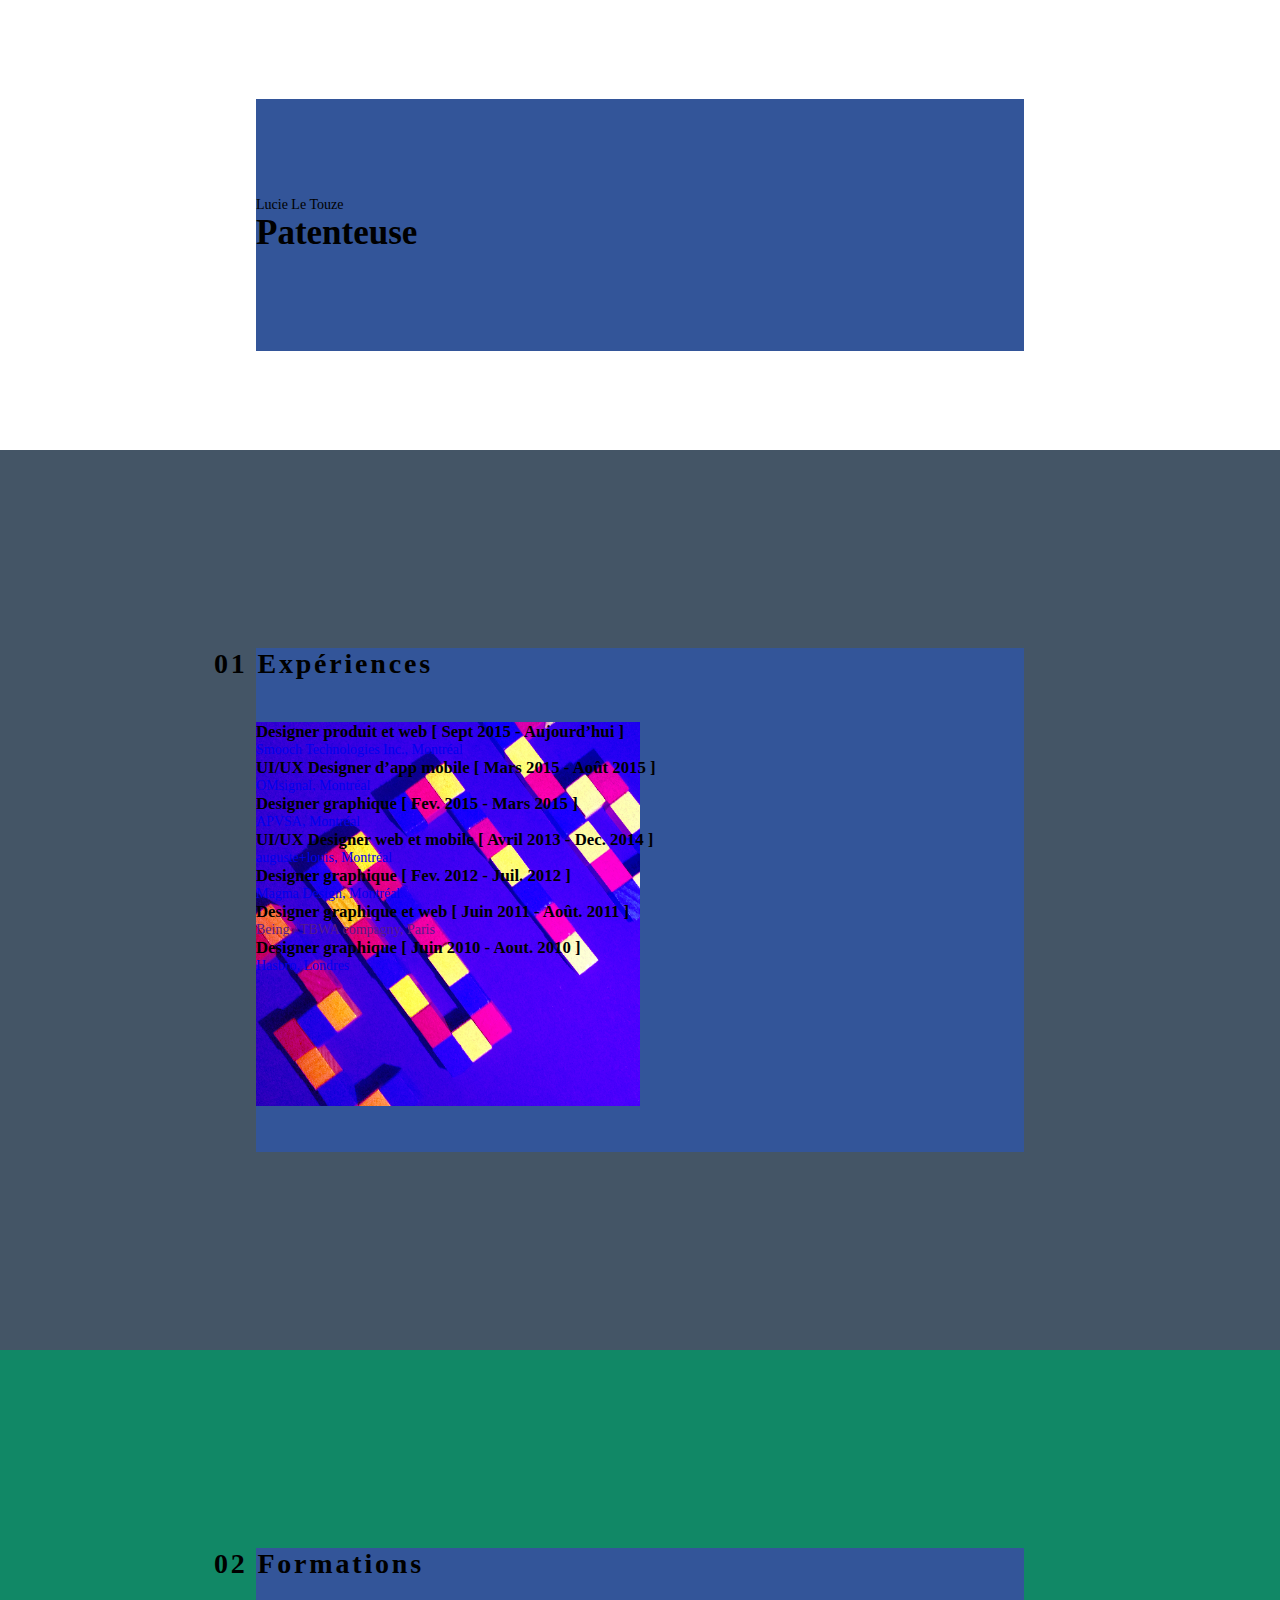
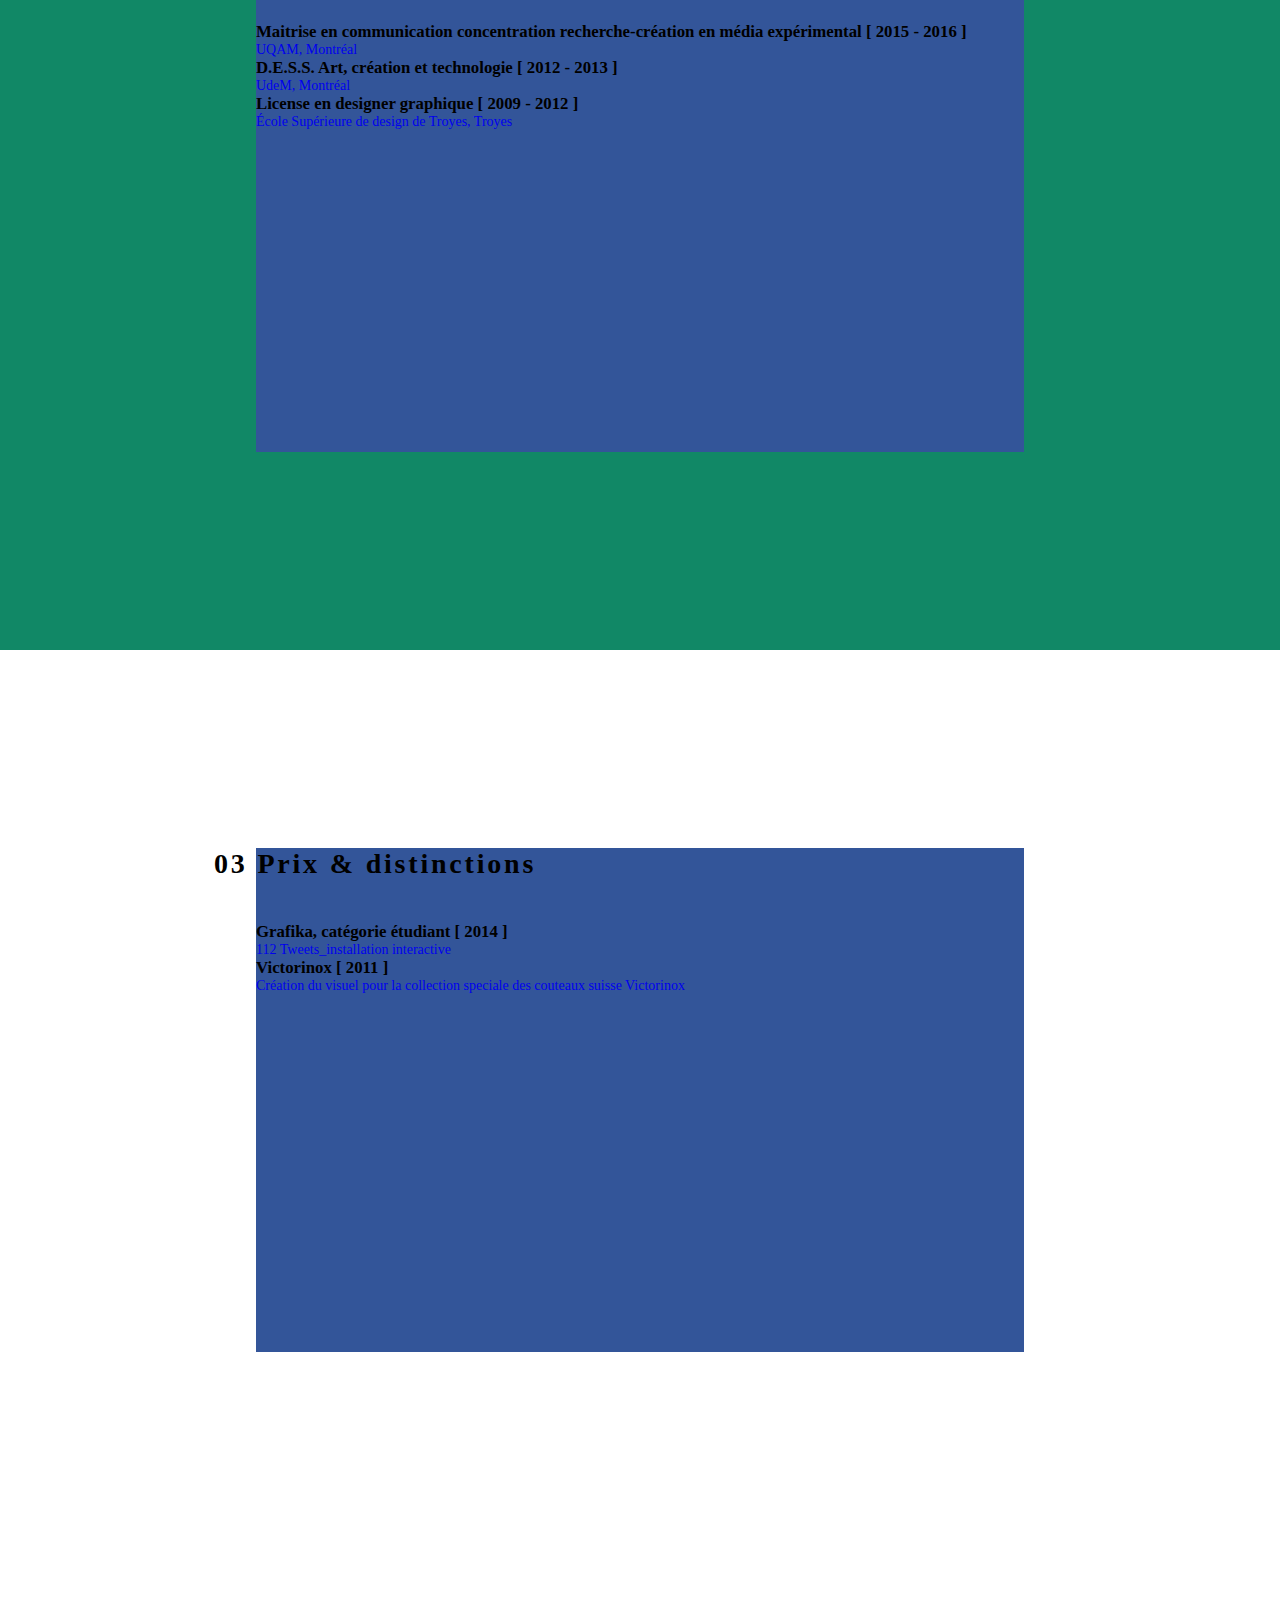
==== public/about.html @ 813dcf2e "things coming slowly" ====
<!DOCTYPE html>
<!--


////
////
////
////
////  ////////////
////  ///////////
////        ////
////      ////
////     ////
////   ////   ////
 ////////   //////

 // Allo,
// Bienvenue dans mon code,
 // Soyez indulgent ;)


-->

<html>
    <head>
        <!-- META STUFF-->
        <meta charset="utf-8" />
        <title>À propos de Lucie Le Touze</title>
        <meta name="description" content="Lucie Le Touze's resume. Or the place where I describe my life on the internet">
        <meta name="keywords" content="design, web, graphiste, interactif, portfolio, webdesign, designer, graphique" />
        <meta name="author" content="Lucie Le Touze" />
        <!--meta name="viewport" content="width=device-width, initial-scale=1.0"-->
        <meta name="viewport" content="initial-scale=1.0, maximum-scale=1.0, minimum-scale=1.0, user-scalable=no, width=device-width">
        <!-- LINKS -->
        <link rel="icon" type="image/png" href="img/favicon.png" />
        <link rel="shortcut icon" type="image/x-icon" href="img/favicon.ico" />
        <link type="text/css" rel="stylesheet" href="css/style.css">
        <link type="text/css" rel="stylesheet" href="css/font.css">
        <link href="https://fonts.googleapis.com/css?family=Cairo:200,300,400,600,700,900|Rakkas" rel="stylesheet">
        <!-- SCRIPTS -->

    </head>
    <body>
        <div class="content">
            <header>
            </header>
            <section id="about-intro" class="intro">
                <div class="large-column">
                    <div id="intro-titre">
                        <p>Lucie Le Touze</p>
                        <h1>Patenteuse</h1>
                    </div>
                </div>
            </section>
            <section id="experiences">
                <div class="large-column">
                    <h2 class=" "> <span class="bracket"> 01 </span> Expériences </h2>
                    <div class="item-img">
                        <img src="img/img_test.png" alt="get the right name">
                    </div>
                    <div class="items">
                        <div class="about-item">
                            <h3>Designer produit et web [ <span class="about-date"> Sept 2015 - Aujourd’hui </span> ] </h3>
                            <p><a href="https://smooch.io/">Smooch Technologies Inc., Montréal</a><p>
                        </div>
                        <div class="about-item">
                            <h3>UI/UX Designer d’app mobile [ <span class="about-date"> Mars 2015 - Août 2015 </span> ] </h3>
                            <p><a href="https://fr.omsignal.com/">OMsignal, Montréal</a><p>
                        </div>
                        <div class="about-item">
                            <h3>Designer graphique [ <span class="about-date"> Fev. 2015 - Mars 2015 </span> ] </h3>
                            <p><a href="https://apvsa.ca/">APVSA, Montréal</a><p>
                        </div>
                        <div class="about-item">
                            <h3>UI/UX Designer web et mobile [ <span class="about-date"> Avril 2013 - Dec. 2014 </span> ] </h3>
                            <p><a href="http://www.augustelouis.com/">auguste+louis, Montréal</a><p>
                        </div>
                        <div class="about-item">
                            <h3>Designer graphique [ <span class="about-date"> Fev. 2012 - Juil. 2012 </span> ] </h3>
                            <p><a href="http://magmadesign.ca/#section-1">Magma Design, Montréal</a><p>
                        </div>
                        <div class="about-item">
                            <h3>Designer graphique et web [ <span class="about-date"> Juin 2011 - Août. 2011 </span> ]  </h3>
                            <p><a href="">Being / TBWA compagny, Paris</a><p>
                        </div>
                        <div class="about-item">
                            <h3>Designer graphique [ <span class="about-date"> Juin 2010 - Aout. 2010 </span> ] </h3>
                            <p><a href="https://www.hasbro.com/en-gb/">Hasbro, Londres</a><p>
                        </div>
                    </div>
                </div>
            </section>
            <section id="expertises">
                <div class="large-column">
                    <h2> <span class="bracket"> 02 </span> Formations </h2>
                    <div class="about-item">
                        <h3>Maitrise en communication concentration recherche-création en média expérimental [ <span class="about-date"> 2015 - 2016 </span> ] </h3>
                        <p><a href="https://etudier.uqam.ca/programme?code=3479">UQAM, Montréal</a><p>
                    </div>
                    <div class="about-item">
                        <h3>D.E.S.S. Art, création et technologie [ <span class="about-date"> 2012 - 2013 </span> ] </h3>
                        <p><a href="https://admission.umontreal.ca/programmes/dess-en-arts-creation-et-technologies/">UdeM, Montréal</a><p>
                    </div>
                    <div class="about-item">
                        <h3>License en designer graphique [ <span class="about-date"> 2009 - 2012 </span> ] </h3>
                        <p><a href="http://www.ecolededesign.fr/">École Supérieure de design de Troyes, Troyes</a><p>
                    </div>
                </div>
            </section>
            <section id="distinctions">
                <div class="large-column">
                    <h2> <span class="bracket"> 03 </span> Prix & distinctions </h2>
                    <div class="about-item">
                        <h3>Grafika, catégorie étudiant [ <span class="about-date"> 2014 </span> ] </h3>
                        <p><a href="https://etudier.uqam.ca/programme?code=3479">112 Tweets_installation interactive</a><p>
                    </div>
                    <div class="about-item">
                        <h3>Victorinox [ <span class="about-date"> 2011 </span> ] </h3>
                        <p><a href="https://admission.umontreal.ca/programmes/dess-en-arts-creation-et-technologies/">Création du visuel pour la collection speciale des couteaux suisse Victorinox</a><p>
                    </div>
                </div>
            </section>
            <section id="clients">
            </section>
        </div>
    </body>
</html>
---- public/css/style.css ----
* {
    margin: 0;
    padding: 0;
    border: 0;
    box-sizing: border-box;
}
boby, html {
    height: 100%;
    font-size: 14px;
}
/*
body {
    font-family: 'Cairo', sans-serif;
    box-sizing: border-box;
    font-size: 14px;
    background-color: #fefefe;
    position: absolute;
    top: 0;
    bottom: 0;
    right: 0;
    left: 0;
}*/
h1 {
    font-weight: 600;
    /*letter-spacing: 0.1em;*/
    font-size: 2.5em;
}
h2 {
    font-weight: 700;
    letter-spacing: 0.1em;
    font-size: 2em;
    /*text-transform: uppercase;*/
    margin-bottom: 1.5em;
    margin-left: -1.5em;
}
h3 {
    font-size: 1.2em;
}
a:link {
    text-decoration: none;
}
a:visited {
    text-decoration: none;
}
a:hover {

}
a:active {
    text-decoration: underline;
}
img {
    width: 100%;
    height: auto;
}
.content {
    position: relative;
    width: 100%;
    height: 100vh;
}
header {

}
section {
    position: relative;
    top: 0px;
    left: 0px;
    width: 100%;
    height: 100%;
    text-align: center;
}
#about-intro  { height: 50%; }
#experiences  { background-color: #445566; }
#expertises   { background-color: #118866; }

.large-column {
    position: relative;
    width: 60%;
    height: 56%;
    margin: auto;
    text-align: left;
    top: 50%;
    transform: translateY(-50%);
    background-color: #335599;
}
#intro-titre {
    position: relative;
    top: 50%;
    transform: translateY(-50%);
}
.item-img {
    width: 50%;
    position: absolute;
}
.items {
    position: absolute;
}
---- public/css/font.css ----
@font-face {
    font-family: 'Noe Display Regular';
    src: url('/Users/lucieletouze/Projets/Lucie/portfolio/2018/02_production/lucieletouze.com/public/font/Noe-Display-Regular.eot');
    src: url('/Users/lucieletouze/Projets/Lucie/portfolio/2018/02_production/lucieletouze.com/public/font/Noe-Display-Regular.woff') format('woff');
    font-weight: 400;
    font-style: normal;
}

@font-face {
    font-family: 'Noe Display Regular Italic';
    src: url('/Users/lucieletouze/Projets/Lucie/portfolio/2018/02_production/lucieletouze.com/public/font/Noe-Display-Regular-Italic.eot');
    src: url('/Users/lucieletouze/Projets/Lucie/portfolio/2018/02_production/lucieletouze.com/public/font/Noe-Display-Regular-Italic.woff') format('woff');
    font-weight: 400;
    font-style: italic;
}

@font-face {
    font-family: 'Noe Display Medium';
    src: url('/Users/lucieletouze/Projets/Lucie/portfolio/2018/02_production/lucieletouze.com/public/font/Noe-Display-Medium.eot');
    src: url('/Users/lucieletouze/Projets/Lucie/portfolio/2018/02_production/lucieletouze.com/public/font/Noe-Display-Medium.woff') format('woff');
    font-weight: 600;
    font-style: normal;
}

@font-face {
    font-family: 'Noe Display Medium Italic';
    src: url('/Users/lucieletouze/Projets/Lucie/portfolio/2018/02_production/lucieletouze.com/public/font/Noe-Display-Medium-Italic.eot');
    src: url('/Users/lucieletouze/Projets/Lucie/portfolio/2018/02_production/lucieletouze.com/public/font/Noe-Display-Medium-Italic.woff') format('woff');
    font-weight: 600;
    font-style: italic;
}

@font-face {
    font-family: 'Noe Display Bold';
    src: url('/Users/lucieletouze/Projets/Lucie/portfolio/2018/02_production/lucieletouze.com/public/font/Noe-Display-Bold.eot');
    src: url('/Users/lucieletouze/Projets/Lucie/portfolio/2018/02_production/lucieletouze.com/public/font/Noe-Display-Bold.woff') format('woff');
    font-weight: 800;
    font-style: normal;
}

@font-face {
    font-family: 'Noe Display Bold Italic';
    src: url('/Users/lucieletouze/Projets/Lucie/portfolio/2018/02_production/lucieletouze.com/public/font/Noe-Display-Bold-Italic.eot');
    src: url('/Users/lucieletouze/Projets/Lucie/portfolio/2018/02_production/lucieletouze.com/public/font/Noe-Display-Bold-Italic.woff') format('woff');
    font-weight: 800;
    font-style: italic;
}

@font-face {
    font-family: 'Noe Display Black';
    src: url('/Users/lucieletouze/Projets/Lucie/portfolio/2018/02_production/lucieletouze.com/public/font/Noe-Display-Black.eot');
    src: url('/Users/lucieletouze/Projets/Lucie/portfolio/2018/02_production/lucieletouze.com/public/font/Noe-Display-Black.woff') format('woff');
    font-weight: 900;
    font-style: normal;
}

@font-face {
    font-family: 'Noe Display Black Italic';
    src: url('/Users/lucieletouze/Projets/Lucie/portfolio/2018/02_production/lucieletouze.com/public/font/Noe-Display-Black-Italic.eot');
    src: url('/Users/lucieletouze/Projets/Lucie/portfolio/2018/02_production/lucieletouze.com/public/font/Noe-Display-Black-Italic.woff') format('woff');
    font-weight: 900;
    font-style: italic;
}
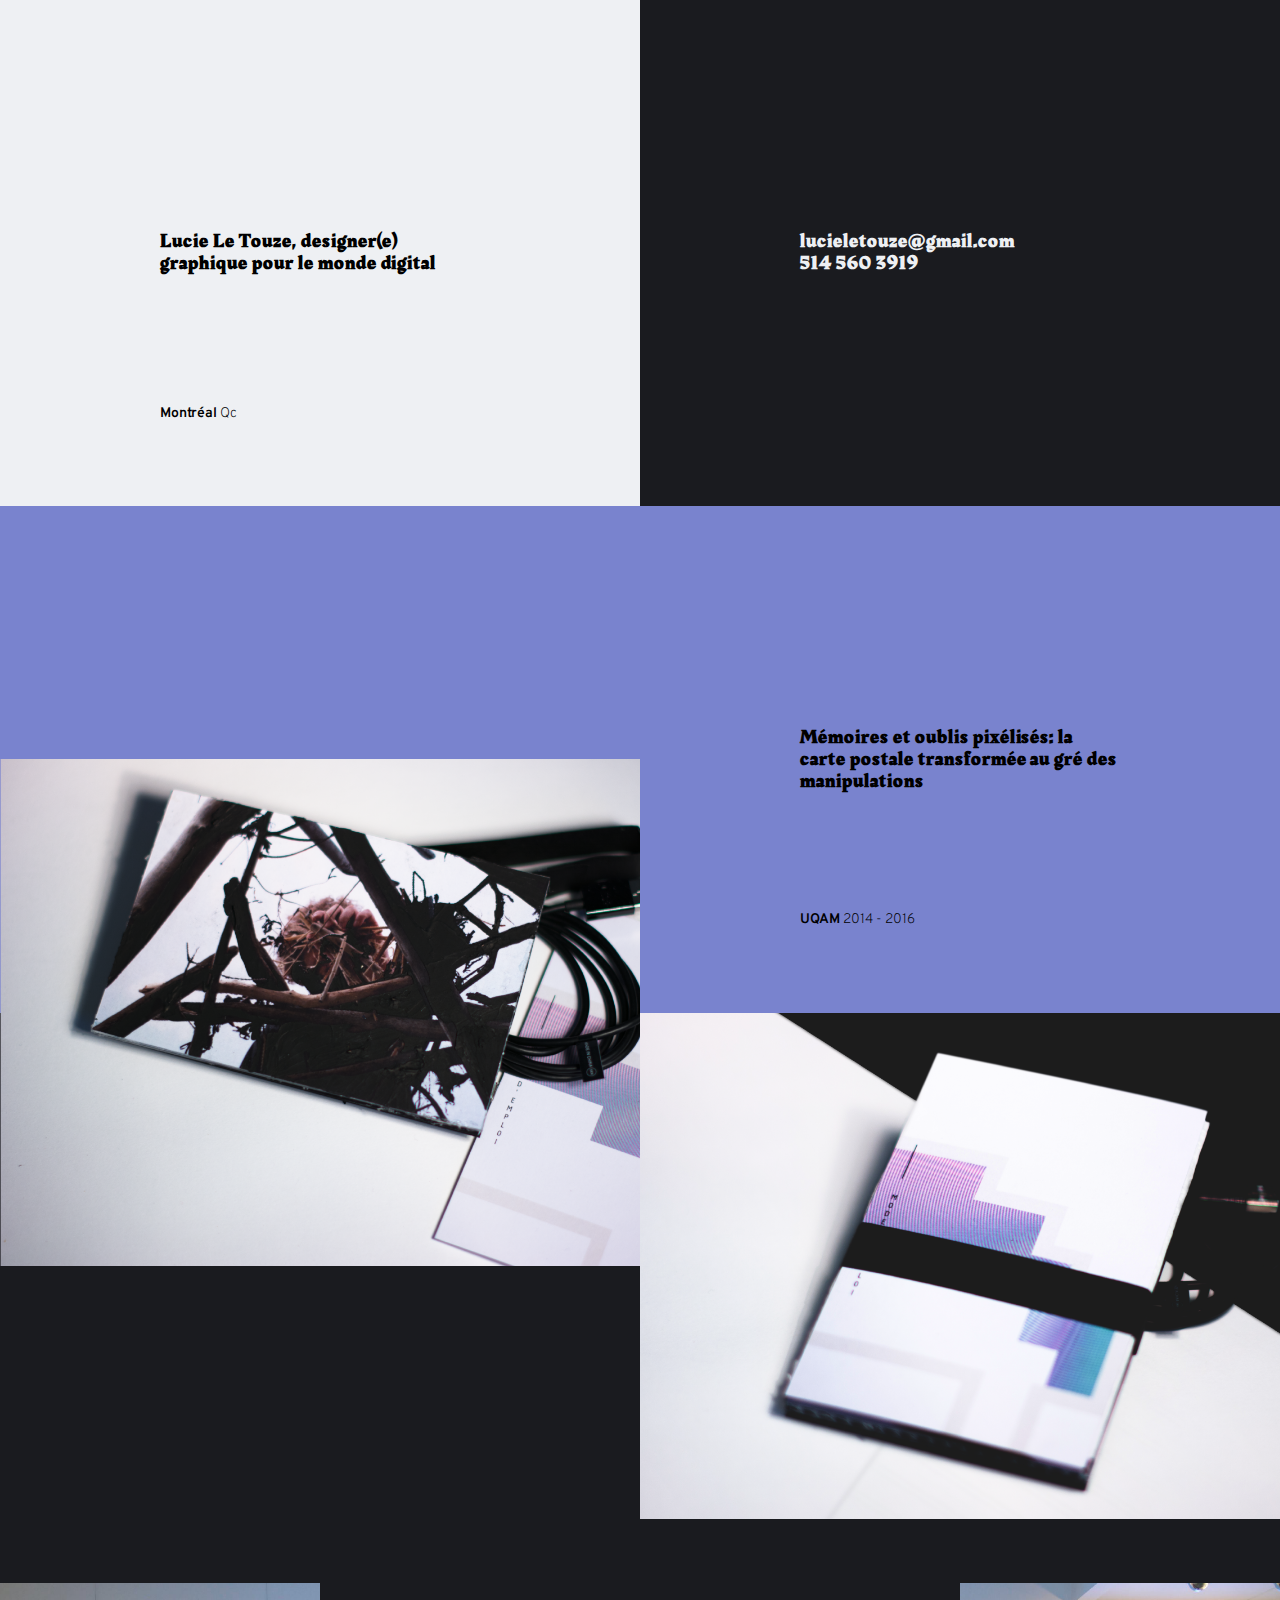
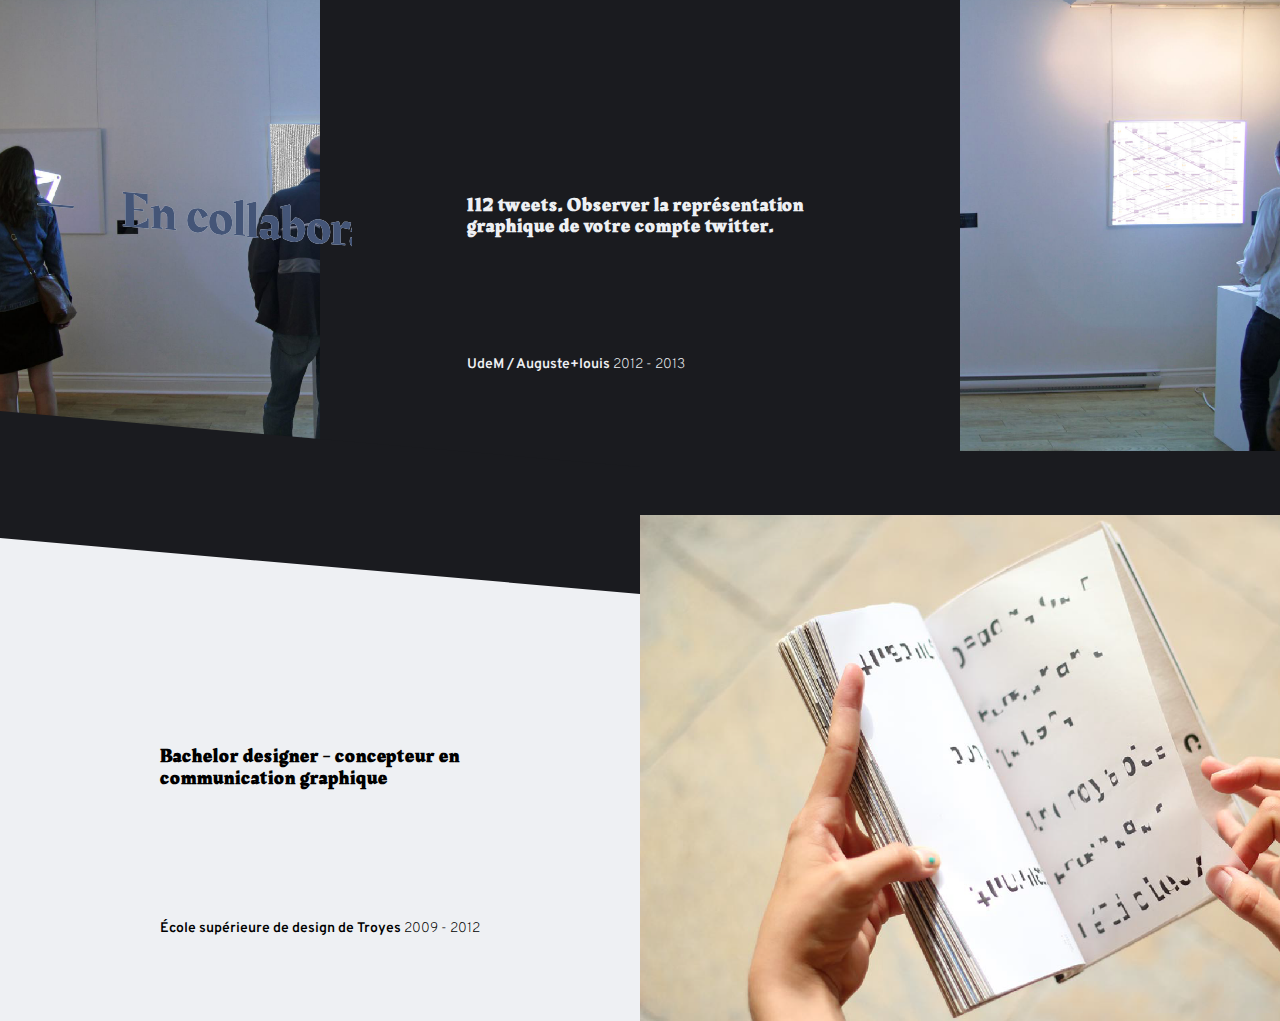
==== commit 4f0ac2b5: "second version of about page wip" ====
--- a/public/about.html
+++ b/public/about.html
@@ -36,7 +36,7 @@
         <link rel="shortcut icon" type="image/x-icon" href="img/favicon.ico" />
         <link type="text/css" rel="stylesheet" href="css/style.css">
         <link type="text/css" rel="stylesheet" href="css/font.css">
-        <link href="https://fonts.googleapis.com/css?family=Cairo:200,300,400,600,700,900|Rakkas" rel="stylesheet">
+        <link href="https://fonts.googleapis.com/css?family=Overpass:100,100i,200,200i,300,300i,400,400i,600,600i,700,700i,800,800i,900,900i|Rakkas" rel="stylesheet">
         <!-- SCRIPTS -->
 
     </head>
@@ -44,84 +44,111 @@
         <div class="content">
             <header>
             </header>
-            <section id="about-intro" class="intro">
-                <div class="large-column">
-                    <div id="intro-titre">
-                        <p>Lucie Le Touze</p>
-                        <h1>Patenteuse</h1>
+            <section id="" class="film_ratio flex_row">
+                <div class="column bckg-grey">
+                    <div class="sub_column center_height">
+                        <h2>Lucie Le Touze, designer(e) graphique pour le monde digital</h2>
+                    </div>
+                    <div class="sub_column bottom_align">
+                        <p><span class="bold">Montréal</span> Qc</p>
+                    </div>
+                </div>
+                <div class="column bckg-black">
+                    <div class="sub_column center_height">
+                        <h2>lucieletouze@gmail.com</br>514 560 3919</h2>
+                    </div>
+                    <div class="sub_column bottom_align">
+                        <div class="icon social behance"></div>
+                        <div class="icon social tumblr"></div>
+                        <div class="icon social dribbble"></div>
+                        <div class="icon social instagram"></div>
                     </div>
                 </div>
             </section>
-            <section id="experiences">
-                <div class="large-column">
-                    <h2 class=" "> <span class="bracket"> 01 </span> Expériences </h2>
-                    <div class="item-img">
-                        <img src="img/img_test.png" alt="get the right name">
+            <section id="" class="film_ratio flex_row">
+                <div class="column bckg-violet image_flex">
+                    <div class="image_container decalage">
+                        <img src="img/memoire_00.png" alt="">
                     </div>
-                    <div class="items">
-                        <div class="about-item">
-                            <h3>Designer produit et web [ <span class="about-date"> Sept 2015 - Aujourd’hui </span> ] </h3>
-                            <p><a href="https://smooch.io/">Smooch Technologies Inc., Montréal</a><p>
+                </div>
+                <div class="column bckg-violet">
+                    <div class="sub_column center_height">
+                        <h2>Mémoires et oublis pixélisés: la carte postale transformée au gré des manipulations</h2>
+                    </div>
+                    <div class="sub_column bottom_align">
+                        <p><span class="bold">UQAM</span> 2014 - 2016</p>
+                    </div>
+                </div>
+            </section>
+            <section id="" class="film_ratio flex_row">
+                <div class="column bckg-black">
+
+                </div>
+                <div class="column bckg-black image_flex">
+                    <div class="image_container">
+                        <img src="img/memoire_01.png" alt="">
+                    </div>
+                </div>
+            </section>
+            <section id="" class="film_ratio_padding bckg-black">
+                <div class="flex_row" style="height:100%;">
+                    <div class="column bckg-black side_column">
+                        <div class="image_container">
+                            <img src="img/expo_00.png" alt="">
                         </div>
-                        <div class="about-item">
-                            <h3>UI/UX Designer d’app mobile [ <span class="about-date"> Mars 2015 - Août 2015 </span> ] </h3>
-                            <p><a href="https://fr.omsignal.com/">OMsignal, Montréal</a><p>
+                    </div>
+                    <div class="column bckg-black middle_column">
+                        <div class="foreground bckg-black">
+                            <div class="sub_column center_height">
+                                <h2>112 tweets. Observer la représentation graphique de votre compte twitter.</h2>
+                            </div>
+                            <div class="sub_column bottom_align">
+                                <p><span class="bold">UdeM / Auguste+louis</span> 2012 - 2013</p>
+                            </div>
                         </div>
-                        <div class="about-item">
-                            <h3>Designer graphique [ <span class="about-date"> Fev. 2015 - Mars 2015 </span> ] </h3>
-                            <p><a href="https://apvsa.ca/">APVSA, Montréal</a><p>
-                        </div>
-                        <div class="about-item">
-                            <h3>UI/UX Designer web et mobile [ <span class="about-date"> Avril 2013 - Dec. 2014 </span> ] </h3>
-                            <p><a href="http://www.augustelouis.com/">auguste+louis, Montréal</a><p>
-                        </div>
-                        <div class="about-item">
-                            <h3>Designer graphique [ <span class="about-date"> Fev. 2012 - Juil. 2012 </span> ] </h3>
-                            <p><a href="http://magmadesign.ca/#section-1">Magma Design, Montréal</a><p>
-                        </div>
-                        <div class="about-item">
-                            <h3>Designer graphique et web [ <span class="about-date"> Juin 2011 - Août. 2011 </span> ]  </h3>
-                            <p><a href="">Being / TBWA compagny, Paris</a><p>
-                        </div>
-                        <div class="about-item">
-                            <h3>Designer graphique [ <span class="about-date"> Juin 2010 - Aout. 2010 </span> ] </h3>
-                            <p><a href="https://www.hasbro.com/en-gb/">Hasbro, Londres</a><p>
+                    </div>
+                    <div class="column bckg-black side_column">
+                        <div class="image_container">
+                                <img class="right_align" src="img/expo_00.png" alt="">
                         </div>
                     </div>
                 </div>
-            </section>
-            <section id="expertises">
-                <div class="large-column">
-                    <h2> <span class="bracket"> 02 </span> Formations </h2>
-                    <div class="about-item">
-                        <h3>Maitrise en communication concentration recherche-création en média expérimental [ <span class="about-date"> 2015 - 2016 </span> ] </h3>
-                        <p><a href="https://etudier.uqam.ca/programme?code=3479">UQAM, Montréal</a><p>
+                <div class="about-slidetext-container text_angle">
+                    <div class="about-slidetext grey">
+                        <span class="about-slidetext-titre">&nbsp;&nbsp;&nbsp;&nbsp;—&nbsp;&nbsp;&nbsp;&nbsp;
+                            <span class="inline-block">En collaboration avec auguste+louis</span>
+                        </span>
                     </div>
-                    <div class="about-item">
-                        <h3>D.E.S.S. Art, création et technologie [ <span class="about-date"> 2012 - 2013 </span> ] </h3>
-                        <p><a href="https://admission.umontreal.ca/programmes/dess-en-arts-creation-et-technologies/">UdeM, Montréal</a><p>
-                    </div>
-                    <div class="about-item">
-                        <h3>License en designer graphique [ <span class="about-date"> 2009 - 2012 </span> ] </h3>
-                        <p><a href="http://www.ecolededesign.fr/">École Supérieure de design de Troyes, Troyes</a><p>
+                </div>
+                <div class="about-slidetext-container text_angle" style="top:-200%; color:#445577;">
+                    <div class="about-slidetext">
+                        <span class="about-slidetext-titre delay">&nbsp;&nbsp;&nbsp;&nbsp;—&nbsp;&nbsp;&nbsp;&nbsp;
+                            <span class="inline-block">En collaboration avec auguste+louis</span>
+                        </span>
                     </div>
                 </div>
             </section>
-            <section id="distinctions">
-                <div class="large-column">
-                    <h2> <span class="bracket"> 03 </span> Prix & distinctions </h2>
-                    <div class="about-item">
-                        <h3>Grafika, catégorie étudiant [ <span class="about-date"> 2014 </span> ] </h3>
-                        <p><a href="https://etudier.uqam.ca/programme?code=3479">112 Tweets_installation interactive</a><p>
+            <section id="" class="film_ratio flex_row">
+                <div class="column bckg-grey">
+                    <div class="angle_black"></div>
+                    <div class="sub_column center_height">
+                        <h2>Bachelor designer - concepteur en communication graphique</h2>
                     </div>
-                    <div class="about-item">
-                        <h3>Victorinox [ <span class="about-date"> 2011 </span> ] </h3>
-                        <p><a href="https://admission.umontreal.ca/programmes/dess-en-arts-creation-et-technologies/">Création du visuel pour la collection speciale des couteaux suisse Victorinox</a><p>
+                    <div class="sub_column bottom_align">
+                        <p><span class="bold">École supérieure de design de Troyes</span> 2009 - 2012</p>
+                    </div>
+                </div>
+                <div class="column bckg-grey image_flex">
+                    <div class="image_container padding_right padding_bottom">
+                        <img src="img/pointdevue_00.png" alt="">
                     </div>
                 </div>
             </section>
-            <section id="clients">
-            </section>
         </div>
+        <!-- Scripts
+        ======================================== -->
+        <script type="text/javascript" src="script/jquery.js"></script>
+        <script type="text/javascript" src="script/anime.min.js"></script>
+        <script type="text/javascript" src="script/main.js"></script>
     </body>
 </html>
--- a/public/css/style.css
+++ b/public/css/style.css
@@ -7,7 +7,260 @@
 boby, html {
     height: 100%;
     font-size: 14px;
-}
+    font-family: 'Overpass', sans-serif;
+    font-weight: 200;
+}
+.grey {
+    color: #eef0f3;
+}
+.black {
+    color: #1a1b1f;
+}
+.violet {
+    color: #7983ce;
+}
+.bckg-grey {
+    background-color: #eef0f3;
+}
+.bckg-black {
+    background-color: #1a1b1f;
+    color: #eef0f3;
+}
+.bckg-violet {
+    background-color: #7983ce;
+}
+
+.bold {
+    font-weight: 600;
+}
+
+h1 {
+    font-weight: 600;
+    /*letter-spacing: 0.1em;*/
+    font-size: 2.5em;
+}
+h2 {
+    font-family: 'Rakkas', cursive;
+    font-weight: 700;
+    letter-spacing: 0.05em;
+    line-height: 1.1em;
+    font-size: 1.4em;
+}
+h3 {
+    font-size: 2.5em;
+}
+a:link {
+    text-decoration: none;
+}
+a:visited {
+    text-decoration: none;
+}
+a:hover {
+
+}
+a:active {
+    text-decoration: underline;
+}
+img {
+    /*width: 100%;
+    height: auto;*/
+    height: 100%;
+    width: auto;
+}
+.content {
+    position: relative;
+    width: 100%;
+    height: 100vh;
+}
+header {
+
+}
+section {
+    position: relative;
+    top: 0px;
+    left: 0px;
+}
+.film_ratio {
+    height:56.25%;
+}
+.film_ratio_padding {
+    padding: 5% 0;
+    height: 66.25%;
+}
+.flex_row {
+    display: flex;
+    align-items: center;
+}
+.flex_row > div {
+        flex: 1;
+}
+.flex_row .image_flex {
+    width: 50%;
+}
+.flex_row .middle_column {
+    flex: 1;
+}
+.flex_row .side_column {
+    width: 25%;
+    flex: unset;
+}
+.column {
+    height: 100%;
+    text-align: center;
+    position: relative;
+}
+.sub_column {
+    width: 50%;
+    text-align: left;
+    margin: auto;
+}
+.center_height {
+    position: relative;
+    top: 50%;
+    transform: translateY(-50%);
+}
+.center_height h2:hover {
+    transform: scale(1.02);
+}
+.bottom_align {
+    position: absolute;
+    bottom: 16.66%;
+    left: 50%;
+    transform: translateX(-50%);
+}
+.center_height:hover + .bottom_align {
+    opacity: 0.1;
+}
+.image_container {
+    width: 100%;
+    height: 100%;
+    overflow: hidden;
+}
+.right_align {
+    float: right;
+}
+.decalage {
+    position: absolute;
+    top: 50%;
+    z-index: 1;
+}
+.foreground {
+    position: relative;
+    height: 100%;
+    width: 90%;
+    margin: 0 5%;
+    z-index: 1;
+}
+.foreground .sub_column {
+    width: 60%;
+}
+.about-slidetext-container {
+    position: relative;
+    display: block;
+    width: 100%;
+    height: 100%;
+    top: -100%;
+}
+.about-slidetext {
+    position: relative;
+    overflow: hidden;
+    font-family: 'Rakkas', cursive;
+    font-size: 4vw;
+    height: 100%;
+    width: 100%;
+}
+.about-slidetext-titre {
+position: absolute;
+top: 50%;
+-webkit-animation: animLeftSlideshow 16s linear infinite;
+-moz-animation: animLeftSlideshow 16s linear infinite;
+-ms-animation: animLeftSlideshow 16s linear infinite;
+-o-animation: animLeftSlideshow 16s linear infinite;
+animation: animLeftSlideshow 16s linear infinite;
+}
+/*
+.delay {
+     animation-delay: 8s;
+}*/
+.delay {
+    -webkit-animation: animLeftSlideshow2 24s linear infinite;
+    -moz-animation: animLeftSlideshow2 24s linear infinite;
+    -ms-animation: animLeftSlideshow2 24s linear infinite;
+    -o-animation: animLeftSlideshow2 24s linear infinite;
+    animation: animLeftSlideshow2 24xs linear infinite;
+}
+@keyframes animLeftSlideshow {
+    0% {
+    -webkit-transform: translate(100%, -50%);
+    -moz-transform: translate(100%%, -50%);
+    -ms-transform: translate(100%%, -50%);
+    -o-transform: translate(100%%, -50%);
+    transform: translate(100%%, -50%);
+    }
+    100%{
+    -webkit-transform: translate(-100%, -50%);
+    -moz-transform: translate(-100%, -50%);
+    -ms-transform: translate(-100%, -50%);
+    -o-transform: translate(-100%, -50%);
+    transform: translate(-100%, -50%);
+    }
+}
+@keyframes animLeftSlideshow2 {
+    0% {
+    -webkit-transform: translate(200%, -50%);
+    -moz-transform: translate(200%%, -50%);
+    -ms-transform: translate(200%%, -50%);
+    -o-transform: translate(200%%, -50%);
+    transform: translate(200%%, -50%);
+    }
+    100%{
+    -webkit-transform: translate(-100%, -50%);
+    -moz-transform: translate(-100%, -50%);
+    -ms-transform: translate(-100%, -50%);
+    -o-transform: translate(-100%, -50%);
+    transform: translate(-100%, -50%);
+    }
+}
+/*
+.top_angle:before {
+    position: absolute;
+    z-index: -1;
+    top: 0;
+    left: 0;
+    width: 100%;
+    height: 125%;
+    content: '';
+    -webkit-transform: skewY(5deg);
+    -ms-transform: skewY(5deg);
+    transform: skewY(5deg);
+    opacity: .012;
+}*/
+.angle_black {
+    position: absolute;
+    z-index: 1;
+    top: -15%;
+    left: 0;
+    width: 100%;
+    height: 25%;
+    content: '';
+    -webkit-transform: skewY(5deg);
+    -ms-transform: skewY(5deg);
+    transform: skewY(5deg);
+    background-color: #1a1b1f;
+}
+.text_angle {
+    position: relative;
+    left: 0;
+    content: '';
+    -webkit-transform: skewY(5deg);
+    -ms-transform: skewY(5deg);
+    transform: skewY(5deg);
+}
+/* animation lettre
+.ml12 .letter {
+  display: inline-block;
+  line-height: 1em;
+}*/
 /*
 body {
     font-family: 'Cairo', sans-serif;
@@ -20,77 +273,3 @@
     right: 0;
     left: 0;
 }*/
-h1 {
-    font-weight: 600;
-    /*letter-spacing: 0.1em;*/
-    font-size: 2.5em;
-}
-h2 {
-    font-weight: 700;
-    letter-spacing: 0.1em;
-    font-size: 2em;
-    /*text-transform: uppercase;*/
-    margin-bottom: 1.5em;
-    margin-left: -1.5em;
-}
-h3 {
-    font-size: 1.2em;
-}
-a:link {
-    text-decoration: none;
-}
-a:visited {
-    text-decoration: none;
-}
-a:hover {
-
-}
-a:active {
-    text-decoration: underline;
-}
-img {
-    width: 100%;
-    height: auto;
-}
-.content {
-    position: relative;
-    width: 100%;
-    height: 100vh;
-}
-header {
-
-}
-section {
-    position: relative;
-    top: 0px;
-    left: 0px;
-    width: 100%;
-    height: 100%;
-    text-align: center;
-}
-#about-intro  { height: 50%; }
-#experiences  { background-color: #445566; }
-#expertises   { background-color: #118866; }
-
-.large-column {
-    position: relative;
-    width: 60%;
-    height: 56%;
-    margin: auto;
-    text-align: left;
-    top: 50%;
-    transform: translateY(-50%);
-    background-color: #335599;
-}
-#intro-titre {
-    position: relative;
-    top: 50%;
-    transform: translateY(-50%);
-}
-.item-img {
-    width: 50%;
-    position: absolute;
-}
-.items {
-    position: absolute;
-}
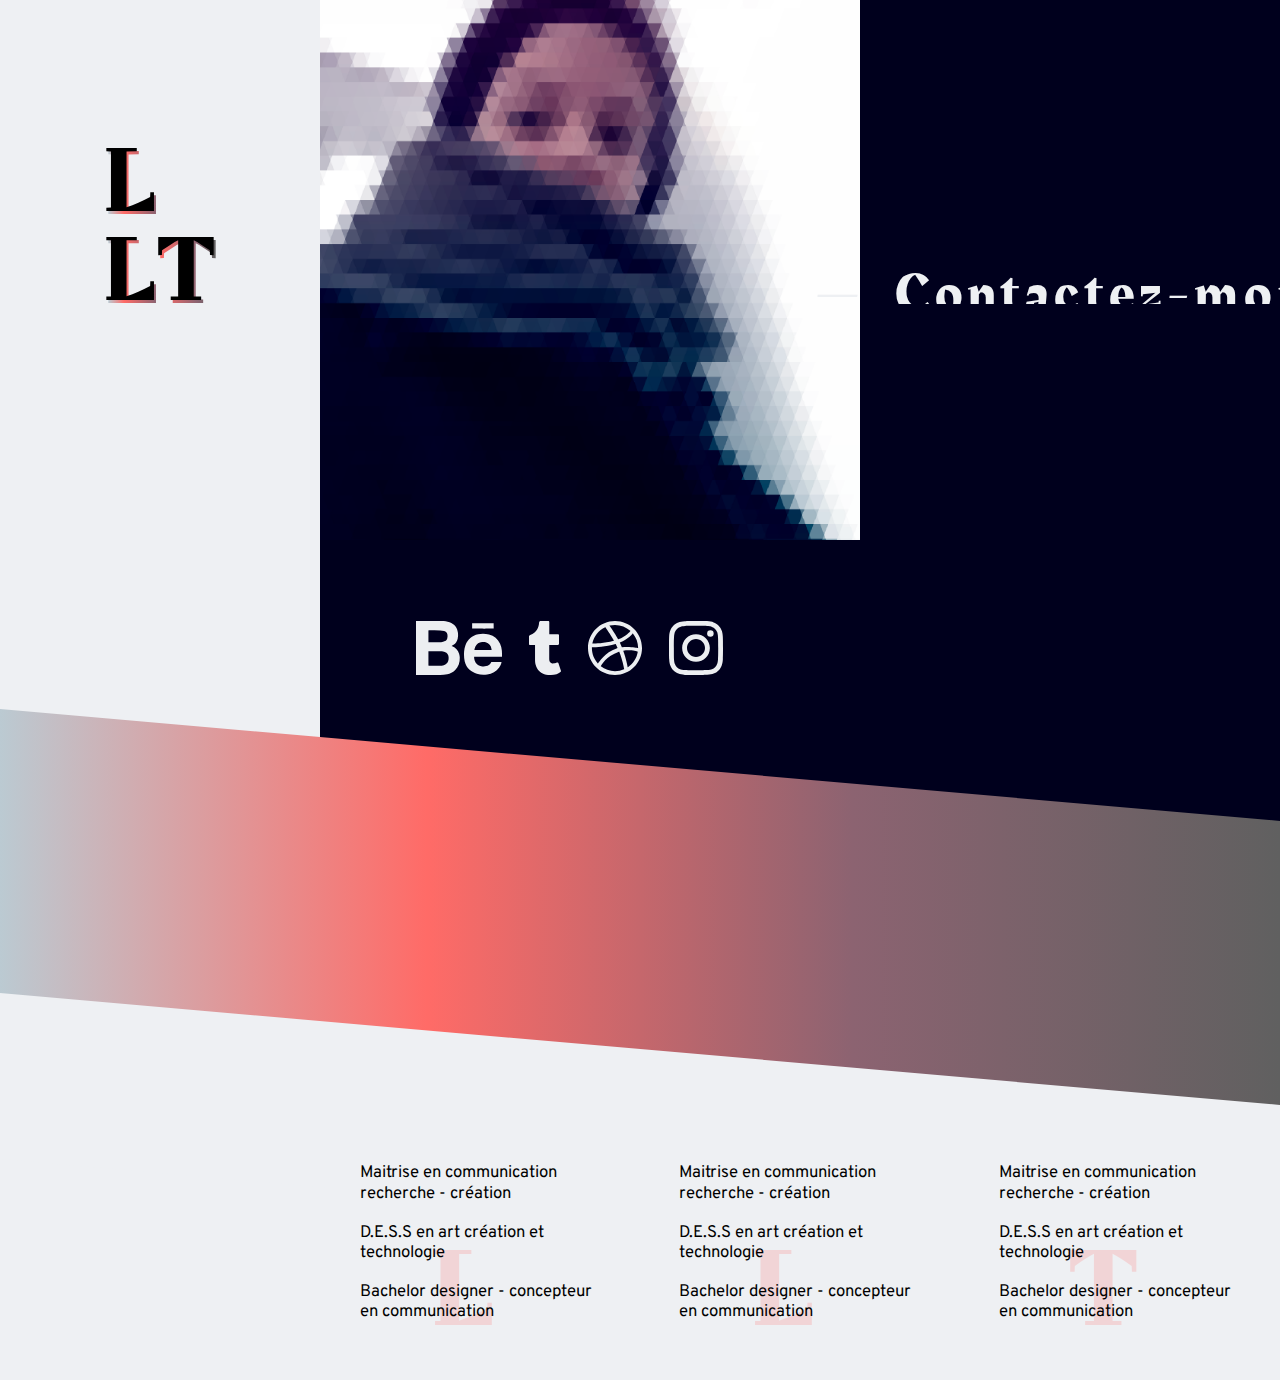
==== commit b5b7e378: "first version skew design" ====
--- a/public/about.html
+++ b/public/about.html
@@ -44,105 +44,148 @@
         <div class="content">
             <header>
             </header>
-            <section id="" class="film_ratio flex_row">
-                <div class="column bckg-grey">
-                    <div class="sub_column center_height">
-                        <h2>Lucie Le Touze, designer(e) graphique pour le monde digital</h2>
-                    </div>
-                    <div class="sub_column bottom_align">
-                        <p><span class="bold">Montréal</span> Qc</p>
+            <section id="" class="film-ratio flex-row angle-black">
+                <div class="column bckg-grey side-column">
+                </div>
+                <div class="column bckg-black">
+                </div>
+            </section>
+            <section id="" class="layout-columns medium-height">
+                <div class="column bckg-grey small-column-left">
+                    <div class="logo_container">
+                        <div class="sub-column center-height logo">
+                            <div class="img-logo back">
+                                <svg version="1.1" class="img-logo" id="" xmlns="http://www.w3.org/2000/svg" xmlns:xlink="http://www.w3.org/1999/xlink" x="0px" y="0px"
+                                viewBox="0 0 342.7 485" style="enable-background:new 0 0 342.7 485;" xml:space="preserve">
+                                    <defs>
+                                    <linearGradient id="svg-pink-grad">
+                                                  <stop offset="0%" stop-color="#bbcad2" />
+                                                  <stop offset="33%" stop-color="#ff6b67" />
+                                                  <stop offset="100%" stop-color="#8c6371" />
+                                    </linearGradient>
+                                    <linearGradient id="svg-grey-grad">
+                                                  <stop offset="0%" stop-color="#ff6b67" />
+                                                  <stop offset="66%" stop-color="#8c6371" />
+                                                  <stop offset="100%" stop-color="#606060" />
+                                    </linearGradient>
+                                    </defs>
+                                    <g>
+                                        <path  class="svg-pink-gradient" d="M152.1,141.3V201H0v-10.5l14.7-0.3V10.8L0,10.5V0h97.2v10.5l-32.7,0.3v178.8c25-8.8,50.1-19.8,75.3-33l0.6-15L152.1,141.3z
+                                        "/>
+                                        <path  class="svg-pink-gradient" d="M152.1,425.3V485H0v-10.5l14.7-0.3V294.8L0,294.5V284h97.2v10.5l-32.7,0.3v178.8c25-8.8,50.1-19.8,75.3-33l0.6-15
+                                        L152.1,425.3z"/>
+                                        <path  class="svg-grey-gradient" d="M342.7,284v58.2l-11.7-0.3l-0.6-15c-20.6-14.8-37.7-25.7-51.3-32.7v180l23.7,0.3V485h-97.2v-10.5l23.7-0.3v-180
+                                        c-13.6,7-30.7,17.9-51.3,32.7l-0.6,15l-11.7,0.3V284H342.7z"/>
+                                    </g>
+                                </svg>
+                            </div>
+                            <div class="img-logo front">
+                                <svg version="1.1" class="img-logo" id="" xmlns="http://www.w3.org/2000/svg" xmlns:xlink="http://www.w3.org/1999/xlink" x="0px" y="0px"
+                                viewBox="0 0 342.7 485" style="enable-background:new 0 0 342.7 485;" xml:space="preserve">
+                                    <g>
+                                        <path d="M152.1,141.3V201H0v-10.5l14.7-0.3V10.8L0,10.5V0h97.2v10.5l-32.7,0.3v178.8c25-8.8,50.1-19.8,75.3-33l0.6-15L152.1,141.3z
+                                        "/>
+                                        <path d="M152.1,425.3V485H0v-10.5l14.7-0.3V294.8L0,294.5V284h97.2v10.5l-32.7,0.3v178.8c25-8.8,50.1-19.8,75.3-33l0.6-15
+                                        L152.1,425.3z"/>
+                                        <path d="M342.7,284v58.2l-11.7-0.3l-0.6-15c-20.6-14.8-37.7-25.7-51.3-32.7v180l23.7,0.3V485h-97.2v-10.5l23.7-0.3v-180
+                                        c-13.6,7-30.7,17.9-51.3,32.7l-0.6,15l-11.7,0.3V284H342.7z"/>
+                                    </g>
+                                </svg>
+
+                                <!--a href="">
+                                    <img class="img-logo" src="img/logo.svg" alt="">
+                                </a-->
+                            </div>
+                        </div>
                     </div>
                 </div>
-                <div class="column bckg-black">
-                    <div class="sub_column center_height">
-                        <h2>lucieletouze@gmail.com</br>514 560 3919</h2>
+                <div class="column bckg-black medium-column-right">
+                    <div class="img-about-container">
+                            <div class="img-about">
+                                    <img class="" src="img/about-test-2.png" alt="">
+                            </div>
                     </div>
-                    <div class="sub_column bottom_align">
-                        <div class="icon social behance"></div>
-                        <div class="icon social tumblr"></div>
-                        <div class="icon social dribbble"></div>
-                        <div class="icon social instagram"></div>
+                    <div class="about-slidetext-container">
+                        <div class="about-slidetext">
+                            <span class="about-slidetext-titre">&nbsp;—&nbsp;
+                                <span class="inline-block">Contactez-moi</span>&nbsp;—&nbsp;
+                                    <span class="inline-block">Contact me</span>
+                            </span>
+                        </div>
+                    </div>
+                    <div class="socials">
+                        <div class="icon behance">
+                            <a href="https://www.behance.net/lucieletouze">
+                                <img class="right-align" src="img/icons/behance.svg" alt="">
+                            </a>
+                        </div>
+                        <div class="icon tumblr">
+                            <a href="https://lucieletouze.tumblr.com/">
+                                <img class="right-align" src="img/icons/tumblr.svg" alt="">
+                            </a>
+                        </div>
+                        <div class="icon dribbble">
+                            <a href="https://dribbble.com/lucieletz">
+                                <img class="right-align" src="img/icons/dribbble.svg" alt="">
+                            </a>
+                        </div>
+                        <div class="icon instagram">
+                            <a href="https://www.instagram.com/lucieletz/">
+                                <img class="right-align" src="img/icons/instagram.svg" alt="">
+                            </a>
+                        </div>
                     </div>
                 </div>
             </section>
-            <section id="" class="film_ratio flex_row">
-                <div class="column bckg-violet image_flex">
-                    <div class="image_container decalage">
-                        <img src="img/memoire_00.png" alt="">
-                    </div>
-                </div>
-                <div class="column bckg-violet">
-                    <div class="sub_column center_height">
-                        <h2>Mémoires et oublis pixélisés: la carte postale transformée au gré des manipulations</h2>
-                    </div>
-                    <div class="sub_column bottom_align">
-                        <p><span class="bold">UQAM</span> 2014 - 2016</p>
-                    </div>
-                </div>
+            <section id="" class="film-ratio flex-row background middle-height grad-pink">
             </section>
-            <section id="" class="film_ratio flex_row">
-                <div class="column bckg-black">
-
-                </div>
-                <div class="column bckg-black image_flex">
-                    <div class="image_container">
-                        <img src="img/memoire_01.png" alt="">
-                    </div>
-                </div>
-            </section>
-            <section id="" class="film_ratio_padding bckg-black">
-                <div class="flex_row" style="height:100%;">
-                    <div class="column bckg-black side_column">
-                        <div class="image_container">
-                            <img src="img/expo_00.png" alt="">
+            <section id="" class="film-ratio layout-columns bckg-grey">
+                <div class="angle-grey"></div>
+                <div class="medium-column-right" style="position: relative;">
+                    <div class="three-column">
+                        <div class="pink letter"><p>L</></div>
+                        <div class="sub-column-text">
+                            <h3>
+                                Maitrise en communication recherche - création</br>
+                            </h3>
+                            <h3>
+                                D.E.S.S en art création et technologie </br>
+                            </h3>
+                            <h3>
+                                Bachelor designer - concepteur en communication
+                            </h3>
                         </div>
                     </div>
-                    <div class="column bckg-black middle_column">
-                        <div class="foreground bckg-black">
-                            <div class="sub_column center_height">
-                                <h2>112 tweets. Observer la représentation graphique de votre compte twitter.</h2>
-                            </div>
-                            <div class="sub_column bottom_align">
-                                <p><span class="bold">UdeM / Auguste+louis</span> 2012 - 2013</p>
-                            </div>
+                    <div class="three-column">
+                        <div class="pink letter"><p>L</></div>
+                        <div class="sub-column-text">
+                            <h3>
+                                Maitrise en communication recherche - création</br>
+                            </h3>
+                            <h3>
+                                D.E.S.S en art création et technologie </br>
+                            </h3>
+                            <h3>
+                                Bachelor designer - concepteur en communication
+                            </h3>
                         </div>
                     </div>
-                    <div class="column bckg-black side_column">
-                        <div class="image_container">
-                                <img class="right_align" src="img/expo_00.png" alt="">
+                    <div class="three-column">
+                        <div class="pink letter"><p>T</></div>
+                        <div class="sub-column-text">
+                            <h3>
+                                Maitrise en communication recherche - création</br>
+                            </h3>
+                            <h3>
+                                D.E.S.S en art création et technologie </br>
+                            </h3>
+                            <h3>
+                                Bachelor designer - concepteur en communication
+                            </h3>
                         </div>
                     </div>
                 </div>
-                <div class="about-slidetext-container text_angle">
-                    <div class="about-slidetext grey">
-                        <span class="about-slidetext-titre">&nbsp;&nbsp;&nbsp;&nbsp;—&nbsp;&nbsp;&nbsp;&nbsp;
-                            <span class="inline-block">En collaboration avec auguste+louis</span>
-                        </span>
-                    </div>
-                </div>
-                <div class="about-slidetext-container text_angle" style="top:-200%; color:#445577;">
-                    <div class="about-slidetext">
-                        <span class="about-slidetext-titre delay">&nbsp;&nbsp;&nbsp;&nbsp;—&nbsp;&nbsp;&nbsp;&nbsp;
-                            <span class="inline-block">En collaboration avec auguste+louis</span>
-                        </span>
-                    </div>
-                </div>
-            </section>
-            <section id="" class="film_ratio flex_row">
-                <div class="column bckg-grey">
-                    <div class="angle_black"></div>
-                    <div class="sub_column center_height">
-                        <h2>Bachelor designer - concepteur en communication graphique</h2>
-                    </div>
-                    <div class="sub_column bottom_align">
-                        <p><span class="bold">École supérieure de design de Troyes</span> 2009 - 2012</p>
-                    </div>
-                </div>
-                <div class="column bckg-grey image_flex">
-                    <div class="image_container padding_right padding_bottom">
-                        <img src="img/pointdevue_00.png" alt="">
-                    </div>
-                </div>
+
             </section>
         </div>
         <!-- Scripts
--- a/public/css/style.css
+++ b/public/css/style.css
@@ -14,22 +14,35 @@
     color: #eef0f3;
 }
 .black {
-    color: #1a1b1f;
-}
-.violet {
-    color: #7983ce;
+    color: #00001d;
+}
+.pink {
+    color: #ff6b67;
 }
 .bckg-grey {
     background-color: #eef0f3;
 }
 .bckg-black {
-    background-color: #1a1b1f;
+    background-color: #00001d;
     color: #eef0f3;
 }
 .bckg-violet {
     background-color: #7983ce;
 }
-
+.grad-pink {
+    background: linear-gradient(-90deg, #606060, #8c6371, #ff6b67, #bbcad2);
+
+}
+.grad-grey {
+    background: linear-gradient(-90deg, #606060, #bbcad2);
+
+}
+.svg-pink-gradient {
+    fill:url(#svg-pink-grad);
+}
+.svg-grey-gradient{
+    fill:url(#svg-grey-grad);
+}
 .bold {
     font-weight: 600;
 }
@@ -47,7 +60,10 @@
     font-size: 1.4em;
 }
 h3 {
-    font-size: 2.5em;
+    font-size: 1.2em;
+    font-weight: 400;
+    margin-bottom: 8%;
+    line-height: 1.2em;
 }
 a:link {
     text-decoration: none;
@@ -80,63 +96,123 @@
     top: 0px;
     left: 0px;
 }
-.film_ratio {
+.film-ratio {
     height:56.25%;
 }
-.film_ratio_padding {
+.film-ratio-padding {
     padding: 5% 0;
     height: 66.25%;
 }
-.flex_row {
+.flex-row {
     display: flex;
     align-items: center;
 }
-.flex_row > div {
+.flex-row > div {
         flex: 1;
 }
-.flex_row .image_flex {
+.flex-row .image-flex {
     width: 50%;
 }
-.flex_row .middle_column {
+.flex-row .middle-column {
     flex: 1;
 }
-.flex_row .side_column {
+.flex-row .side-column {
     width: 25%;
     flex: unset;
 }
+.layout-columns {
+    display: block;
+    align-items: center;
+    height: auto;
+    padding: 3% 0;
+}
 .column {
     height: 100%;
     text-align: center;
     position: relative;
 }
-.sub_column {
+.layout-columns .column {
+    display: inline-block;
+    position: absolute;
+    width: 50%;
+    top: 0;
+}
+.layout-columns .three-column {
+    display: inline-block;
+    position: relative;
+    width: 33%;
+    top: 0;
+}
+.layout-columns .small-column-left {
+    width: 25%;
+}
+.layout-columns .medium-column-right {
+    width: 75%;
+    left: 25%;
+}
+.sub-column {
     width: 50%;
     text-align: left;
     margin: auto;
 }
-.center_height {
+.sub-column-text {
+    position: relative;
+    width: 75%;
+    text-align: left;
+    margin: auto;
+}
+.center-height {
     position: relative;
     top: 50%;
     transform: translateY(-50%);
 }
-.center_height h2:hover {
+.center-height h2:hover {
     transform: scale(1.02);
 }
-.bottom_align {
+.bottom-align {
     position: absolute;
     bottom: 16.66%;
     left: 50%;
     transform: translateX(-50%);
 }
-.center_height:hover + .bottom_align {
+.center-height:hover + .bottom-align {
     opacity: 0.1;
 }
-.image_container {
+.icon {
+    position: relative;
+    bottom: 0;
+    height: 100%;
+    display: inline-block;
+    margin-right: 5%;
+}
+.socials{
+    height: 8%;
+    position: absolute;
+    bottom: 0;
+    left: 10%;
+    width: 50%;
+    text-align: left;
+}
+.img-about-container {
+    height: 80%;
+    position: absolute;
+    top: 0;
+    left: 0;
+    /* width: auto; */
+    text-align: left;
+}
+.img-about {
+    position: relative;
+    top: 0;
+    height: 100%;
+}
+}
+.image-container {
     width: 100%;
     height: 100%;
     overflow: hidden;
 }
-.right_align {
+.right-align {
     float: right;
 }
 .decalage {
@@ -151,33 +227,48 @@
     margin: 0 5%;
     z-index: 1;
 }
-.foreground .sub_column {
+.foreground .sub-column {
     width: 60%;
 }
 .about-slidetext-container {
-    position: relative;
+    position: absolute;
     display: block;
     width: 100%;
     height: 100%;
-    top: -100%;
+    top: 0;
 }
 .about-slidetext {
     position: relative;
     overflow: hidden;
     font-family: 'Rakkas', cursive;
-    font-size: 4vw;
-    height: 100%;
+    font-size: 4em;
+    letter-spacing: 0.1em;
+    line-height: 0.34;
+    height: 45%;
     width: 100%;
 }
 .about-slidetext-titre {
 position: absolute;
-top: 50%;
+/*top: 50%;*/
+bottom:0;
+white-space: nowrap;
+
 -webkit-animation: animLeftSlideshow 16s linear infinite;
 -moz-animation: animLeftSlideshow 16s linear infinite;
 -ms-animation: animLeftSlideshow 16s linear infinite;
 -o-animation: animLeftSlideshow 16s linear infinite;
 animation: animLeftSlideshow 16s linear infinite;
-}
+
+}
+.letter{
+    font-size: 8em;
+    font-family: rakkas;
+    position: absolute;
+    top: 25%;
+    left: 35%;
+    opacity: 0.2;
+}
+
 /*
 .delay {
      animation-delay: 8s;
@@ -222,7 +313,7 @@
     }
 }
 /*
-.top_angle:before {
+.top-angle:before {
     position: absolute;
     z-index: -1;
     top: 0;
@@ -235,27 +326,82 @@
     transform: skewY(5deg);
     opacity: .012;
 }*/
-.angle_black {
-    position: absolute;
-    z-index: 1;
+.logo_container{
+    position: relative;
+    height: 45%;
+    width: 100%;
+    top: 0;
+}
+.logo {
+    height: 50%;
+    position: absolute;
+    bottom: 0.5em;
+    left: 50%;
+    transform: translateX(-50%);
+}
+.img-logo {
+    position: absolute;
+    width: 100%;
+    height: 100%;
+    /*text-align: center;*/
+}
+.img-logo.back {
+    top:1.5%;
+    left:1.5%;
+}
+.img-logo.front {
+    top:0%;
+    left:0%;
+}
+.angle-black {
+    position: absolute;
     top: -15%;
     left: 0;
     width: 100%;
-    height: 25%;
+    height: 100%;
     content: '';
     -webkit-transform: skewY(5deg);
     -ms-transform: skewY(5deg);
     transform: skewY(5deg);
-    background-color: #1a1b1f;
-}
-.text_angle {
-    position: relative;
-    left: 0;
+}
+.angle-grey {
+    position: absolute;
+    top: -30%;
+    left: 0;
+    width: 100%;
+    height: 65%;
     content: '';
     -webkit-transform: skewY(5deg);
     -ms-transform: skewY(5deg);
     transform: skewY(5deg);
-}
+    background-color: #eef0f3;
+}
+.text-angle {
+    position: relative;
+    left: 0;
+    content: '';
+    -webkit-transform: skewY(5deg);
+    -ms-transform: skewY(5deg);
+    transform: skewY(5deg);
+}
+.width-quarter {
+    width: 50%;
+    position: absolute;
+    right: 0;
+}
+.small-height {
+    height: 25%;
+}
+.middle-height {
+    height: 50%;
+}
+.medium-height {
+    height: 75%;
+}
+.background {
+    z-index: -1;
+}
+
 /* animation lettre
 .ml12 .letter {
   display: inline-block;
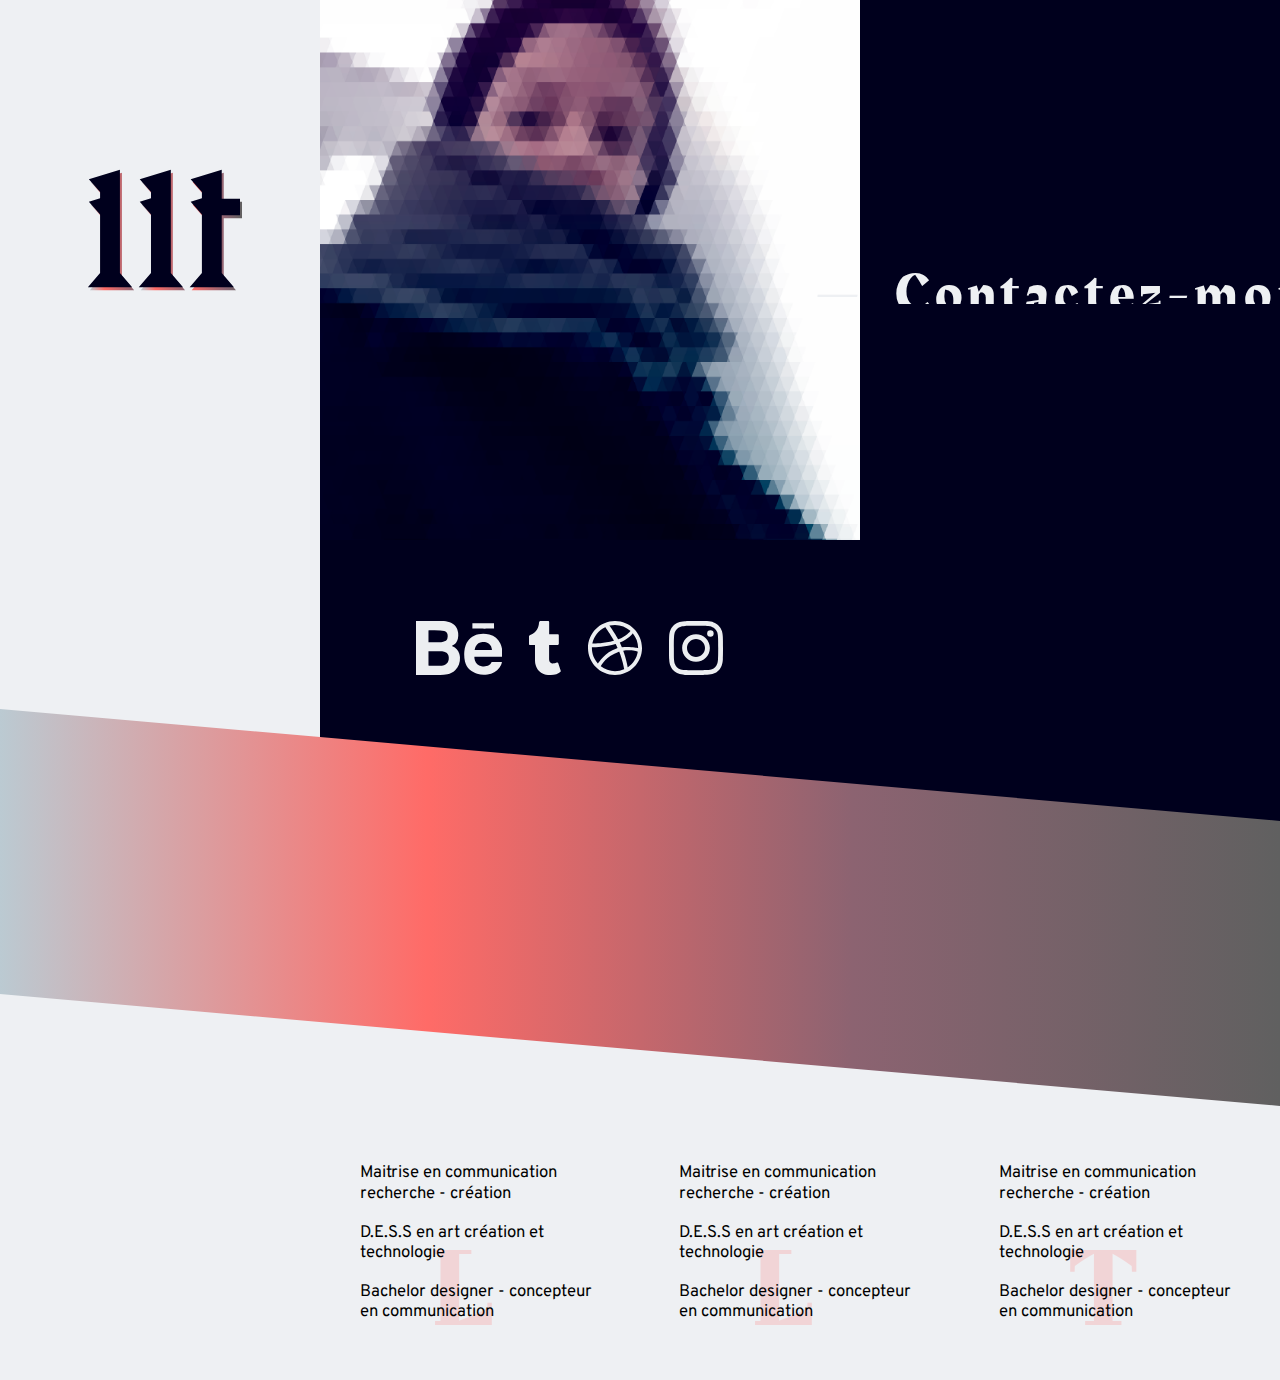
==== commit 4f0ed089: "adjustment of svg style" ====
--- a/public/about.html
+++ b/public/about.html
@@ -56,6 +56,30 @@
                         <div class="sub-column center-height logo">
                             <div class="img-logo back">
                                 <svg version="1.1" class="img-logo" id="" xmlns="http://www.w3.org/2000/svg" xmlns:xlink="http://www.w3.org/1999/xlink" x="0px" y="0px"
+                                	 viewBox="0 0 387.2 306" style="enable-background:new 0 0 387.2 306;" xml:space="preserve">
+                                     <defs>
+                                     <linearGradient id="svg-pink-grad">
+                                                   <stop offset="0%" stop-color="#bbcad2" />
+                                                   <stop offset="33%" stop-color="#ff6b67" />
+                                                   <stop offset="100%" stop-color="#8c6371" />
+                                     </linearGradient>
+                                     <linearGradient id="svg-grey-grad">
+                                                   <stop offset="0%" stop-color="#ff6b67" />
+                                                   <stop offset="66%" stop-color="#8c6371" />
+                                                   <stop offset="100%" stop-color="#606060" />
+                                     </linearGradient>
+                                     </defs>
+                                     <g>
+                                	<g>
+                                		<polygon class="svg pink-gradient" points="96.6,22 21.4,44.8 48.6,75.6 48.6,90.8 21.4,99.2 48.6,130 48.6,271.6 19,306 126.2,306 96.6,271.6
+                                					"/>
+                                		<polygon class="svg pink-gradient" points="219.8,22 144.6,44.8 171.8,75.6 171.8,90.8 144.6,99.2 171.8,130 171.8,271.6 142.2,306 249.4,306
+                                			219.8,271.6 		"/>
+                                		<polygon class="svg grey-gradient" points="387.2,132.2 387.2,92.2 343,92.2 343,22 267.8,44.8 295,75.6 295,90.8 267.8,99.2 295,130 295,271.6
+                                			265.4,306 372.6,306 343,271.6 343,132.2 		"/>
+                                	</g>
+                                </svg>
+                                <!--svg version="1.1" class="img-logo" id="" xmlns="http://www.w3.org/2000/svg" xmlns:xlink="http://www.w3.org/1999/xlink" x="0px" y="0px"
                                 viewBox="0 0 342.7 485" style="enable-background:new 0 0 342.7 485;" xml:space="preserve">
                                     <defs>
                                     <linearGradient id="svg-pink-grad">
@@ -70,17 +94,29 @@
                                     </linearGradient>
                                     </defs>
                                     <g>
-                                        <path  class="svg-pink-gradient" d="M152.1,141.3V201H0v-10.5l14.7-0.3V10.8L0,10.5V0h97.2v10.5l-32.7,0.3v178.8c25-8.8,50.1-19.8,75.3-33l0.6-15L152.1,141.3z
+                                        <path  class="svg pink-gradient" d="M152.1,141.3V201H0v-10.5l14.7-0.3V10.8L0,10.5V0h97.2v10.5l-32.7,0.3v178.8c25-8.8,50.1-19.8,75.3-33l0.6-15L152.1,141.3z
                                         "/>
-                                        <path  class="svg-pink-gradient" d="M152.1,425.3V485H0v-10.5l14.7-0.3V294.8L0,294.5V284h97.2v10.5l-32.7,0.3v178.8c25-8.8,50.1-19.8,75.3-33l0.6-15
+                                        <path  class="svg pink-gradient" d="M152.1,425.3V485H0v-10.5l14.7-0.3V294.8L0,294.5V284h97.2v10.5l-32.7,0.3v178.8c25-8.8,50.1-19.8,75.3-33l0.6-15
                                         L152.1,425.3z"/>
-                                        <path  class="svg-grey-gradient" d="M342.7,284v58.2l-11.7-0.3l-0.6-15c-20.6-14.8-37.7-25.7-51.3-32.7v180l23.7,0.3V485h-97.2v-10.5l23.7-0.3v-180
+                                        <path  class="svg grey-gradient" d="M342.7,284v58.2l-11.7-0.3l-0.6-15c-20.6-14.8-37.7-25.7-51.3-32.7v180l23.7,0.3V485h-97.2v-10.5l23.7-0.3v-180
                                         c-13.6,7-30.7,17.9-51.3,32.7l-0.6,15l-11.7,0.3V284H342.7z"/>
                                     </g>
-                                </svg>
+                                </svg-->
                             </div>
                             <div class="img-logo front">
-                                <svg version="1.1" class="img-logo" id="" xmlns="http://www.w3.org/2000/svg" xmlns:xlink="http://www.w3.org/1999/xlink" x="0px" y="0px"
+                                <svg version="1.1" class="img-logo svg black" id="" xmlns="http://www.w3.org/2000/svg" xmlns:xlink="http://www.w3.org/1999/xlink" x="0px" y="0px"
+                                	 viewBox="0 0 387.2 306" style="enable-background:new 0 0 387.2 306;" xml:space="preserve">
+                                     <g>
+                                	<g>
+                                		<polygon points="96.6,22 21.4,44.8 48.6,75.6 48.6,90.8 21.4,99.2 48.6,130 48.6,271.6 19,306 126.2,306 96.6,271.6
+                                					"/>
+                                		<polygon points="219.8,22 144.6,44.8 171.8,75.6 171.8,90.8 144.6,99.2 171.8,130 171.8,271.6 142.2,306 249.4,306
+                                			219.8,271.6 		"/>
+                                		<polygon points="387.2,132.2 387.2,92.2 343,92.2 343,22 267.8,44.8 295,75.6 295,90.8 267.8,99.2 295,130 295,271.6
+                                			265.4,306 372.6,306 343,271.6 343,132.2 		"/>
+                                	</g>
+                                </svg>
+                                <!--svg version="1.1" class="img-logo" id="" xmlns="http://www.w3.org/2000/svg" xmlns:xlink="http://www.w3.org/1999/xlink" x="0px" y="0px"
                                 viewBox="0 0 342.7 485" style="enable-background:new 0 0 342.7 485;" xml:space="preserve">
                                     <g>
                                         <path d="M152.1,141.3V201H0v-10.5l14.7-0.3V10.8L0,10.5V0h97.2v10.5l-32.7,0.3v178.8c25-8.8,50.1-19.8,75.3-33l0.6-15L152.1,141.3z
@@ -90,7 +126,7 @@
                                         <path d="M342.7,284v58.2l-11.7-0.3l-0.6-15c-20.6-14.8-37.7-25.7-51.3-32.7v180l23.7,0.3V485h-97.2v-10.5l23.7-0.3v-180
                                         c-13.6,7-30.7,17.9-51.3,32.7l-0.6,15l-11.7,0.3V284H342.7z"/>
                                     </g>
-                                </svg>
+                                </svg-->
 
                                 <!--a href="">
                                     <img class="img-logo" src="img/logo.svg" alt="">
@@ -102,7 +138,7 @@
                 <div class="column bckg-black medium-column-right">
                     <div class="img-about-container">
                             <div class="img-about">
-                                    <img class="" src="img/about-test-2.png" alt="">
+                                <img class="" src="img/about/about-test-2.png" alt="">
                             </div>
                     </div>
                     <div class="about-slidetext-container">
@@ -116,22 +152,96 @@
                     <div class="socials">
                         <div class="icon behance">
                             <a href="https://www.behance.net/lucieletouze">
-                                <img class="right-align" src="img/icons/behance.svg" alt="">
+                                <svg class="svg-img svg grey" version="1.1" id="" xmlns="http://www.w3.org/2000/svg" xmlns:xlink="http://www.w3.org/1999/xlink" x="0px" y="0px"
+                                	 viewBox="0 0 144 90" style="enable-background:new 0 0 144 90;" xml:space="preserve">
+                                <g>
+                                	<g>
+                                		<path class="st0" d="M20.7,35.4c0.4,0,0.8,0,1.1,0c4.4,0,8.9,0,13.3,0c2.3,0,4.6,0,6.9-0.1c2.3-0.1,4.5-0.7,6.6-1.8
+                                			c2-1.1,3.3-2.7,3.8-4.9c0.5-2,0.6-4,0.2-5.9c-0.6-3.1-2.4-5.2-5.5-6c-2.2-0.6-4.4-1-6.7-1c-6.3-0.1-12.5-0.1-18.8-0.1l-0.8,0.1
+                                			V35.4z M20.7,74.3l1,0.1c6,0,12.1,0,18.1,0c2.3,0,4.6-0.2,6.9-0.8c3.6-1,6-3.3,7.2-6.8c0.7-2.1,0.9-4.3,0.7-6.5
+                                			c-0.3-2.9-1.3-5.4-3.7-7.2c-1.2-0.9-2.5-1.5-3.9-1.9c-2.3-0.6-4.7-0.8-7.1-0.8c-6,0-11.9,0-17.9,0c-0.4,0-0.7,0-1.2,0.1V74.3z
+                                			 M0,90V0.1L1,0c14,0,28.1,0,42.1,0c4.5,0,8.9,0.6,13.1,2.1c8.3,3.1,13.1,9.1,14.1,18c0.4,3.1,0.2,6.2-0.5,9.3
+                                			c-1,4.3-3.3,7.7-6.9,10.2c-1,0.7-2,1.3-3.2,2c0.4,0.2,0.8,0.4,1.1,0.5c5.7,2.4,9.5,6.6,11.4,12.5c0.7,2.1,1,4.2,1.1,6.4
+                                			c0.4,8.2-2.2,15.3-8,21.2c-3.6,3.6-8.1,5.7-13,6.6c-4,0.7-7.9,1.1-12,1.1c-13,0-26,0-38.9,0H0z"/>
+                                	</g>
+                                	<g>
+                                		<path class="st0" d="M97.8,48.4c1.2,0.2,27.9,0.2,28.8-0.1c-0.1-0.5-0.1-1.1-0.2-1.7c-0.9-5.8-4.1-9.5-9.7-11.2
+                                			c-2-0.6-4.1-0.7-6.1-0.5c-5.1,0.4-8.8,2.8-11.1,7.5c-0.8,1.6-1.3,3.4-1.6,5.1L97.8,48.4z M144,59.7H97.4c-0.2,1.2,0,2.3,0.2,3.4
+                                			c0.1,0.7,0.3,1.5,0.5,2.2c1.6,5.6,5.5,8.8,11.1,10c2.8,0.6,5.6,0.6,8.4-0.1c3.3-0.8,5.8-2.6,7.6-5.4c0.3-0.4,0.6-0.9,0.9-1.4h17.1
+                                			c-0.1,0.4-0.1,0.8-0.2,1.2c-0.6,2.9-2,5.3-3.7,7.7c-5,6.7-11.8,10.5-20.1,11.7c-5.8,0.8-11.6,0.6-17.3-1.1
+                                			c-4.5-1.4-8.6-3.7-12.2-6.7c-4.3-3.7-6.8-8.5-8.1-13.9c-1.3-5.6-1.5-11.2-1-16.9c0.3-3.4,1-6.8,2.2-10c3.8-10,11-16,21.3-18.3
+                                			c6-1.4,12.1-1.1,18.1,0.4c8.7,2.2,14.8,7.5,18.6,15.6c1.7,3.7,2.7,7.6,3,11.6c0.2,3,0.2,6,0.3,9C144,58.9,144,59.2,144,59.7"/>
+                                	</g>
+                                	<path class="st0" d="M94,12.6V3.8h36c0.1,2.9,0,5.9,0.1,8.8C128.6,12.9,94.8,12.8,94,12.6"/>
+                                </g>
+                                </svg>
+                                <!--img class="right-align" src="img/icons/behance.svg" alt=""-->
                             </a>
                         </div>
                         <div class="icon tumblr">
                             <a href="https://lucieletouze.tumblr.com/">
-                                <img class="right-align" src="img/icons/tumblr.svg" alt="">
+                                <svg class="svg-img svg grey" version="1.1" id="" xmlns="http://www.w3.org/2000/svg" xmlns:xlink="http://www.w3.org/1999/xlink" x="0px" y="0px"
+                                	 viewBox="0 0 53 90" style="enable-background:new 0 0 53 90;" xml:space="preserve">
+                                <g>
+                                	<path class="st0" d="M52.6,84.4c-3,3.3-10,5.5-16.3,5.6h-0.7C14.6,90,10,74.4,10,65.3V40H1.7c-1,0-1.7-0.8-1.7-1.8v0v-12
+                                		c0-1.3,0.8-2.4,2-2.8c10.8-3.8,14.2-13.4,14.7-20.6C16.8,0.9,17.8,0,19.5,0h12.4c1,0,1.7,0.8,1.7,1.8V22H48c1,0,1.7,0.8,1.7,1.7
+                                		v14.4c0,1-0.8,1.8-1.7,1.8H33.5v23.4c0,5.9,3.8,7.5,6.2,7.5c2.3-0.1,4.5-0.8,5.6-1.2c0.8-0.3,1.6-0.6,2.2-0.4
+                                		c0.6,0.2,1,0.6,1.3,1.4l3.8,11.3C53,82.8,53.2,83.7,52.6,84.4z"/>
+                                </g>
+                                </svg>
+                                <!--img class="right-align" src="img/icons/tumblr.svg" alt=""-->
                             </a>
                         </div>
                         <div class="icon dribbble">
                             <a href="https://dribbble.com/lucieletz">
-                                <img class="right-align" src="img/icons/dribbble.svg" alt="">
+                                <svg version="1.1" class="svg-img svg grey" id="" xmlns="http://www.w3.org/2000/svg" xmlns:xlink="http://www.w3.org/1999/xlink" x="0px" y="0px"
+                                	 viewBox="0 0 90 90" style="enable-background:new 0 0 90 90;" xml:space="preserve">
+                                <g>
+                                	<g>
+                                		<path class="st0" d="M45,0C20.2,0,0,20.2,0,45c0,24.8,20.2,45,45,45c24.8,0,45-20.2,45-45C90,20.2,69.8,0,45,0z M36,7.7
+                                			c2.9-0.7,5.9-1.1,9-1.1c9.8,0,18.7,3.7,25.5,9.7l0.2,0.1l-0.1,0.2c-0.7,1-6.5,8.8-20.1,13.9l-0.2,0.1l-0.1-0.2
+                                			C43.9,18.9,36.9,9.4,35.9,8l-0.2-0.3L36,7.7z M7.3,37.2c2.5-11.9,10.5-21.9,21.3-26.9l0.2-0.1l0.1,0.2c1,1.4,7.8,10.9,14.2,22.1
+                                			l0.1,0.3L43,32.8c-16.5,4.4-31.2,4.7-34.8,4.7l-0.7,0l-0.3,0L7.3,37.2z M16.6,71l-0.2-0.2C10.3,64,6.5,54.9,6.5,45.1
+                                			c0-0.4,0-0.8,0-1.2l0-0.2l0.2,0c0.2,0,0.6,0,1.2,0c4.7,0,21.2-0.4,38-5.4l0.2-0.1l0.1,0.2c1.1,2.1,2.1,4.3,3.1,6.5l0.1,0.2
+                                			l-0.3,0.1c-0.5,0.1-1,0.3-1.5,0.5c-19.6,6.3-30.1,23.7-31,25.1L16.6,71z M60,80.5c-4.6,2-9.7,3.1-15,3.1c-8.9,0-17.1-3-23.6-8.1
+                                			l-0.1-0.1l0.1-0.2c0.7-1.4,8.5-16.5,30.1-24c0.1,0,0.2-0.1,0.3-0.1l0.2-0.1l0.1,0.2c5.4,14,7.6,25.7,8.2,29l0,0.2L60,80.5z
+                                			 M83,51.2c-1.7,10.7-7.9,19.9-16.5,25.8l-0.3,0.2l-0.1-0.3c-0.4-2.3-2.4-13.5-7.4-27.2l-0.1-0.3l0.3,0c2.8-0.4,5.5-0.6,8-0.6
+                                			c8.4,0,14.9,1.9,15.9,2.3L83,51L83,51.2z M65.4,43.2c-2.8,0-5.8,0.1-8.8,0.5l-0.2,0l-0.1-0.2c-0.3-0.7-0.5-1.3-0.8-2
+                                			c-0.8-1.9-1.6-3.7-2.5-5.5l-0.1-0.2l0.2-0.1c14.1-5.8,20.5-13.9,21.3-15l0.2-0.2l0.2,0.2c5.4,6.5,8.6,14.9,8.7,24l0,0.3l-0.3-0.1
+                                			C82.2,44.7,74.6,43.2,65.4,43.2z"/>
+                                	</g>
+                                </g>
+                                </svg>
+                                <!--img class="right-align" src="img/icons/dribbble.svg" alt=""-->
                             </a>
                         </div>
                         <div class="icon instagram">
                             <a href="https://www.instagram.com/lucieletz/">
-                                <img class="right-align" src="img/icons/instagram.svg" alt="">
+                                <svg class="svg-img svg grey" version="1.1" id="" xmlns="http://www.w3.org/2000/svg" xmlns:xlink="http://www.w3.org/1999/xlink" x="0px" y="0px"
+                                	 viewBox="0 0 90 90" style="enable-background:new 0 0 90 90;" xml:space="preserve">
+                                <g>
+                                	<g>
+                                		<path class="st0" d="M45,8.1c12,0,13.4,0,18.2,0.3c4.4,0.2,6.8,0.9,8.4,1.5c2.1,0.8,3.6,1.8,5.2,3.4c1.6,1.6,2.5,3.1,3.4,5.2
+                                			c0.6,1.6,1.3,4,1.5,8.4c0.2,4.7,0.3,6.2,0.3,18.2s0,13.4-0.3,18.2c-0.2,4.4-0.9,6.8-1.5,8.4c-0.8,2.1-1.8,3.6-3.4,5.2
+                                			c-1.6,1.6-3.1,2.5-5.2,3.4c-1.6,0.6-4,1.3-8.4,1.5c-4.7,0.2-6.2,0.3-18.2,0.3s-13.4,0-18.2-0.3c-4.4-0.2-6.8-0.9-8.4-1.5
+                                			c-2.1-0.8-3.6-1.8-5.2-3.4c-1.6-1.6-2.5-3.1-3.4-5.2c-0.6-1.6-1.3-4-1.5-8.4C8.2,58.4,8.1,57,8.1,45s0-13.4,0.3-18.2
+                                			c0.2-4.4,0.9-6.8,1.5-8.4c0.8-2.1,1.8-3.6,3.4-5.2c1.6-1.6,3.1-2.5,5.2-3.4c1.6-0.6,4-1.3,8.4-1.5C31.6,8.2,33,8.1,45,8.1 M45,0
+                                			C32.8,0,31.2,0.1,26.4,0.3c-4.8,0.2-8.1,1-10.9,2.1c-3,1.1-5.5,2.7-8,5.2c-2.5,2.5-4,5-5.2,8c-1.1,2.9-1.9,6.1-2.1,10.9
+                                			C0.1,31.2,0,32.8,0,45c0,12.2,0.1,13.8,0.3,18.6c0.2,4.8,1,8.1,2.1,10.9c1.1,3,2.7,5.5,5.2,8c2.5,2.5,5,4,8,5.2
+                                			c2.9,1.1,6.1,1.9,10.9,2.1C31.2,89.9,32.8,90,45,90s13.8-0.1,18.6-0.3c4.8-0.2,8.1-1,10.9-2.1c3-1.1,5.5-2.7,8-5.2
+                                			c2.5-2.5,4-5,5.2-8c1.1-2.9,1.9-6.1,2.1-10.9C89.9,58.8,90,57.2,90,45s-0.1-13.8-0.3-18.6c-0.2-4.8-1-8.1-2.1-10.9
+                                			c-1.1-3-2.7-5.5-5.2-8c-2.5-2.5-5-4-8-5.2c-2.9-1.1-6.1-1.9-10.9-2.1C58.8,0.1,57.2,0,45,0L45,0z"/>
+                                	</g>
+                                	<g>
+                                		<path class="st0" d="M45,21.9c-12.8,0-23.1,10.3-23.1,23.1S32.2,68.1,45,68.1S68.1,57.8,68.1,45S57.8,21.9,45,21.9z M45,60
+                                			c-8.3,0-15-6.7-15-15c0-8.3,6.7-15,15-15c8.3,0,15,6.7,15,15C60,53.3,53.3,60,45,60z"/>
+                                	</g>
+                                	<g>
+                                		<circle class="st0" cx="69" cy="21" r="5.4"/>
+                                	</g>
+                                </g>
+                                </svg>
+                                <!--img class="right-align" src="img/icons/instagram.svg" alt=""-->
                             </a>
                         </div>
                     </div>
--- a/public/css/style.css
+++ b/public/css/style.css
@@ -37,10 +37,19 @@
     background: linear-gradient(-90deg, #606060, #bbcad2);
 
 }
-.svg-pink-gradient {
+.svg.pink {
+    fill: #ff6b67;
+}
+.svg.grey {
+    fill:#ECEEF1;
+}
+.svg.black {
+    fill:#00001d;
+}
+.svg.pink-gradient {
     fill:url(#svg-pink-grad);
 }
-.svg-grey-gradient{
+.svg.grey-gradient{
     fill:url(#svg-grey-grad);
 }
 .bold {
@@ -72,7 +81,6 @@
     text-decoration: none;
 }
 a:hover {
-
 }
 a:active {
     text-decoration: underline;
@@ -200,6 +208,20 @@
     left: 0;
     /* width: auto; */
     text-align: left;
+}
+.svg-img {
+    height:100%;
+    transform: scale(1);
+    transition: scale 0.8s;
+}
+.svg {
+    transition: fill 0.4s;
+}
+.svg-img:hover {
+    transform: scale(1.2);
+}
+.svg-img:hover.svg.grey{
+    fill: #ff6b67;
 }
 .img-about {
     position: relative;
@@ -278,7 +300,7 @@
     -moz-animation: animLeftSlideshow2 24s linear infinite;
     -ms-animation: animLeftSlideshow2 24s linear infinite;
     -o-animation: animLeftSlideshow2 24s linear infinite;
-    animation: animLeftSlideshow2 24xs linear infinite;
+    animation: animLeftSlideshow2 24s linear infinite;
 }
 @keyframes animLeftSlideshow {
     0% {
@@ -366,10 +388,10 @@
 }
 .angle-grey {
     position: absolute;
-    top: -30%;
-    left: 0;
-    width: 100%;
-    height: 65%;
+    top: -75px;
+    left: 0;
+    width: 100%;
+    height: 150px;
     content: '';
     -webkit-transform: skewY(5deg);
     -ms-transform: skewY(5deg);
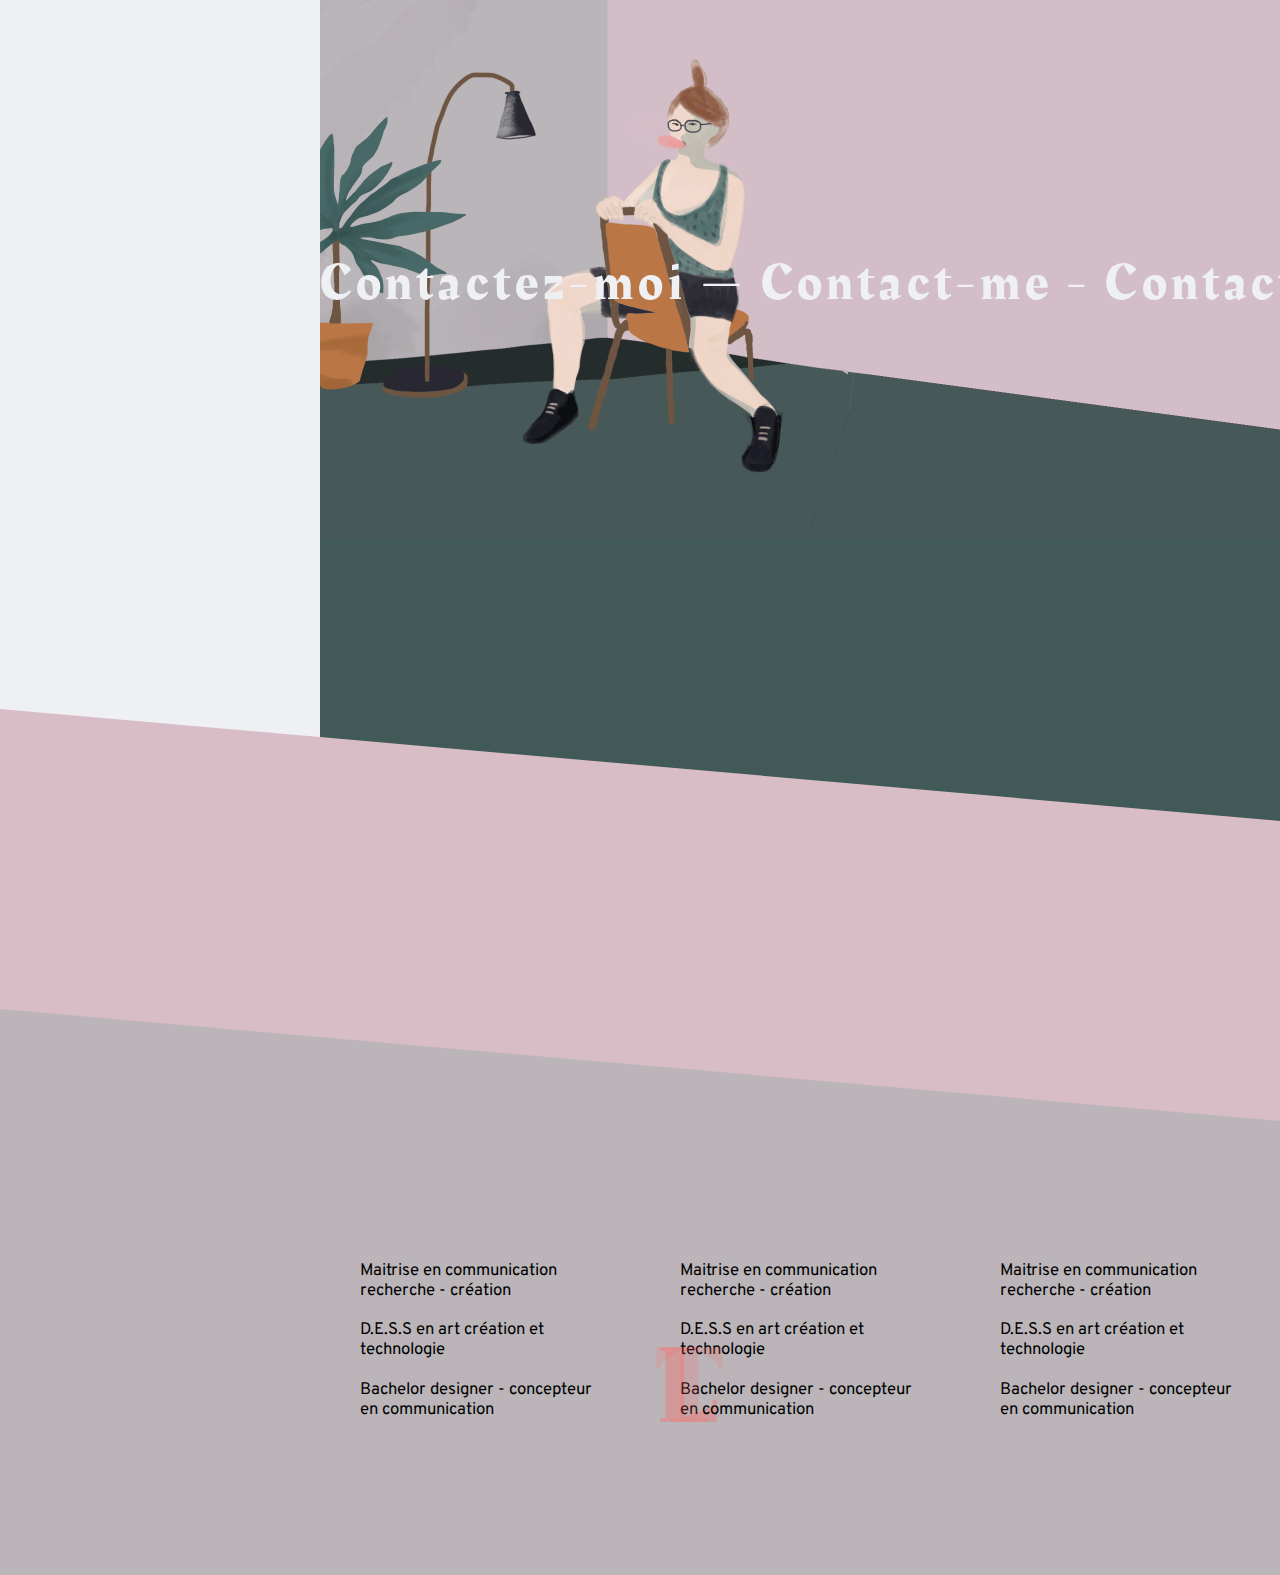
==== commit ce3881e6: "use flex layout" ====
--- a/public/about.html
+++ b/public/about.html
@@ -47,13 +47,13 @@
             <section id="" class="film-ratio flex-row angle-black">
                 <div class="column bckg-grey side-column">
                 </div>
-                <div class="column bckg-black">
+                <div class="column bckg-vert">
                 </div>
             </section>
-            <section id="" class="layout-columns medium-height">
-                <div class="column bckg-grey small-column-left">
+            <section id="" class="flex-row medium-height">
+                <div class="column bckg-grey side-column">
                     <div class="logo_container">
-                        <div class="sub-column center-height logo">
+                        <div class="sub-column logo appear">
                             <div class="img-logo back">
                                 <svg version="1.1" class="img-logo" id="" xmlns="http://www.w3.org/2000/svg" xmlns:xlink="http://www.w3.org/1999/xlink" x="0px" y="0px"
                                 	 viewBox="0 0 387.2 306" style="enable-background:new 0 0 387.2 306;" xml:space="preserve">
@@ -104,7 +104,7 @@
                                 </svg-->
                             </div>
                             <div class="img-logo front">
-                                <svg version="1.1" class="img-logo svg black" id="" xmlns="http://www.w3.org/2000/svg" xmlns:xlink="http://www.w3.org/1999/xlink" x="0px" y="0px"
+                                <svg version="1.1" class="img-logo svg vert" id="" xmlns="http://www.w3.org/2000/svg" xmlns:xlink="http://www.w3.org/1999/xlink" x="0px" y="0px"
                                 	 viewBox="0 0 387.2 306" style="enable-background:new 0 0 387.2 306;" xml:space="preserve">
                                      <g>
                                 	<g>
@@ -135,21 +135,19 @@
                         </div>
                     </div>
                 </div>
-                <div class="column bckg-black medium-column-right">
+                <div class="column bckg-vert">
                     <div class="img-about-container">
                             <div class="img-about">
-                                <img class="" src="img/about/about-test-2.png" alt="">
+                                <img class="" src="img/about/perso_04_long.gif" alt="">
                             </div>
                     </div>
                     <div class="about-slidetext-container">
-                        <div class="about-slidetext">
-                            <span class="about-slidetext-titre">&nbsp;—&nbsp;
-                                <span class="inline-block">Contactez-moi</span>&nbsp;—&nbsp;
-                                    <span class="inline-block">Contact me</span>
+                        <div class="marquee">
+                            <span class="about-slidetext-titre">Contactez-moi
                             </span>
                         </div>
                     </div>
-                    <div class="socials">
+                    <div class="socials appear">
                         <div class="icon behance">
                             <a href="https://www.behance.net/lucieletouze">
                                 <svg class="svg-img svg grey" version="1.1" id="" xmlns="http://www.w3.org/2000/svg" xmlns:xlink="http://www.w3.org/1999/xlink" x="0px" y="0px"
@@ -247,11 +245,11 @@
                     </div>
                 </div>
             </section>
-            <section id="" class="film-ratio flex-row background middle-height grad-pink">
+            <section id="" class="film-ratio flex-row background middle-height bckg-pink">
             </section>
-            <section id="" class="film-ratio layout-columns bckg-grey">
+            <section id="formation" class="flex-row bckg-darker-grey">
                 <div class="angle-grey"></div>
-                <div class="medium-column-right" style="position: relative;">
+                <div class="medium-column-right">
                     <div class="three-column">
                         <div class="pink letter"><p>L</></div>
                         <div class="sub-column-text">
--- a/public/css/style.css
+++ b/public/css/style.css
@@ -22,12 +22,18 @@
 .bckg-grey {
     background-color: #eef0f3;
 }
+.bckg-darker-grey{
+    background-color: #bbb5b9;
+}
 .bckg-black {
     background-color: #00001d;
     color: #eef0f3;
 }
-.bckg-violet {
-    background-color: #7983ce;
+.bckg-vert {
+    background-color: #415957;
+}
+.bckg-pink{
+    background-color: #d8bdc7;
 }
 .grad-pink {
     background: linear-gradient(-90deg, #606060, #8c6371, #ff6b67, #bbcad2);
@@ -45,6 +51,9 @@
 }
 .svg.black {
     fill:#00001d;
+}
+.svg.vert{
+    fill:#415957;
 }
 .svg.pink-gradient {
     fill:url(#svg-pink-grad);
@@ -115,6 +124,11 @@
     display: flex;
     align-items: center;
 }
+#formation{
+    justify-content: flex-end;
+    align-items: center;
+    height: 50%;
+}
 .flex-row > div {
         flex: 1;
 }
@@ -154,14 +168,16 @@
 .layout-columns .small-column-left {
     width: 25%;
 }
-.layout-columns .medium-column-right {
+.medium-column-right {
     width: 75%;
-    left: 25%;
+    display: flex;
+    align-items: center;
+    position: absolute;
 }
 .sub-column {
     width: 50%;
     text-align: left;
-    margin: auto;
+    /*margin: auto;*/
 }
 .sub-column-text {
     position: relative;
@@ -187,41 +203,58 @@
     opacity: 0.1;
 }
 .icon {
+    /*
     position: relative;
     bottom: 0;
-    height: 100%;
     display: inline-block;
-    margin-right: 5%;
-}
+    */
+    height: 100%;
+    margin-right: 2em;
+}
+/*
+.icon:hover {
+    height: 105%;
+}
+*/
 .socials{
     height: 8%;
     position: absolute;
     bottom: 0;
     left: 10%;
     width: 50%;
-    text-align: left;
+    /*text-align: left;*/
+    display: flex;
+    align-items: flex-start;
 }
 .img-about-container {
     height: 80%;
     position: absolute;
     top: 0;
     left: 0;
-    /* width: auto; */
+    width: 100%;
+    overflow: hidden;
     text-align: left;
 }
 .svg-img {
     height:100%;
     transform: scale(1);
     transition: scale 0.8s;
+    transition-timing-function: ease-in;
 }
 .svg {
     transition: fill 0.4s;
 }
 .svg-img:hover {
-    transform: scale(1.2);
+    transform: scale(1.25);
 }
 .svg-img:hover.svg.grey{
+    /*
+    //rouge
     fill: #ff6b67;
+    //marron
+    fill: #c47339;
+    */
+    fill: #d8bdc7;
 }
 .img-about {
     position: relative;
@@ -253,34 +286,48 @@
     width: 60%;
 }
 .about-slidetext-container {
-    position: absolute;
+    position: relative;
     display: block;
     width: 100%;
-    height: 100%;
+    height: 45%;
     top: 0;
 }
-.about-slidetext {
-    position: relative;
+
+.screen {
+    mix-blend-mode: screen;
+}
+.marquee {
+    position: absolute;
+    left: 0;
+    bottom:0;
+    width: 100%;
+    font-family: 'Rakkas', cursive;
+    /* each letter will be 5% of the viewport width */
+    font-size: 4vw;
+    letter-spacing: 0.1em;
+    line-height: 1;
     overflow: hidden;
-    font-family: 'Rakkas', cursive;
-    font-size: 4em;
-    letter-spacing: 0.1em;
-    line-height: 0.34;
-    height: 45%;
-    width: 100%;
-}
-.about-slidetext-titre {
-position: absolute;
-/*top: 50%;*/
-bottom:0;
-white-space: nowrap;
+    color: #eef0f3;
+}
 
--webkit-animation: animLeftSlideshow 16s linear infinite;
--moz-animation: animLeftSlideshow 16s linear infinite;
--ms-animation: animLeftSlideshow 16s linear infinite;
--o-animation: animLeftSlideshow 16s linear infinite;
-animation: animLeftSlideshow 16s linear infinite;
-
+@keyframes moveLeft {
+    0%{
+        transform: translateX(0);
+    }
+    100%{
+        transform: translateX(-300vw);
+    }
+}
+.marquee span {
+    /* */
+    animation: moveLeft 50s linear infinite;
+    /* this ensure text stay all on the same line */
+    white-space: nowrap;
+    /* our spanis inline by default, so we out it block */
+    display: block;
+    /* this will let us add our animation */
+    position: relative;
+    bottom: -0.1em;
 }
 .letter{
     font-size: 8em;
@@ -289,50 +336,6 @@
     top: 25%;
     left: 35%;
     opacity: 0.2;
-}
-
-/*
-.delay {
-     animation-delay: 8s;
-}*/
-.delay {
-    -webkit-animation: animLeftSlideshow2 24s linear infinite;
-    -moz-animation: animLeftSlideshow2 24s linear infinite;
-    -ms-animation: animLeftSlideshow2 24s linear infinite;
-    -o-animation: animLeftSlideshow2 24s linear infinite;
-    animation: animLeftSlideshow2 24s linear infinite;
-}
-@keyframes animLeftSlideshow {
-    0% {
-    -webkit-transform: translate(100%, -50%);
-    -moz-transform: translate(100%%, -50%);
-    -ms-transform: translate(100%%, -50%);
-    -o-transform: translate(100%%, -50%);
-    transform: translate(100%%, -50%);
-    }
-    100%{
-    -webkit-transform: translate(-100%, -50%);
-    -moz-transform: translate(-100%, -50%);
-    -ms-transform: translate(-100%, -50%);
-    -o-transform: translate(-100%, -50%);
-    transform: translate(-100%, -50%);
-    }
-}
-@keyframes animLeftSlideshow2 {
-    0% {
-    -webkit-transform: translate(200%, -50%);
-    -moz-transform: translate(200%%, -50%);
-    -ms-transform: translate(200%%, -50%);
-    -o-transform: translate(200%%, -50%);
-    transform: translate(200%%, -50%);
-    }
-    100%{
-    -webkit-transform: translate(-100%, -50%);
-    -moz-transform: translate(-100%, -50%);
-    -ms-transform: translate(-100%, -50%);
-    -o-transform: translate(-100%, -50%);
-    transform: translate(-100%, -50%);
-    }
 }
 /*
 .top-angle:before {
@@ -349,17 +352,15 @@
     opacity: .012;
 }*/
 .logo_container{
-    position: relative;
     height: 45%;
     width: 100%;
-    top: 0;
+    display: flex;
+    align-items: flex-end;
+    justify-content: center;
 }
 .logo {
     height: 50%;
-    position: absolute;
-    bottom: 0.5em;
-    left: 50%;
-    transform: translateX(-50%);
+    position: relative;
 }
 .img-logo {
     position: absolute;
@@ -388,7 +389,7 @@
 }
 .angle-grey {
     position: absolute;
-    top: -75px;
+    top: -60px;
     left: 0;
     width: 100%;
     height: 150px;
@@ -396,7 +397,7 @@
     -webkit-transform: skewY(5deg);
     -ms-transform: skewY(5deg);
     transform: skewY(5deg);
-    background-color: #eef0f3;
+    background-color: #bbb5b9;
 }
 .text-angle {
     position: relative;
@@ -423,21 +424,86 @@
 .background {
     z-index: -1;
 }
-
-/* animation lettre
-.ml12 .letter {
-  display: inline-block;
-  line-height: 1em;
-}*/
-/*
-body {
-    font-family: 'Cairo', sans-serif;
-    box-sizing: border-box;
-    font-size: 14px;
-    background-color: #fefefe;
-    position: absolute;
-    top: 0;
-    bottom: 0;
-    right: 0;
-    left: 0;
-}*/
+@keyframes fadeIn {
+    0% {
+        opacity:0;
+        transform: translateY(20px);
+    }
+    50%{
+        transform: translateY(0px);
+    }
+    100% {
+        opacity:1;
+    }
+}
+.appear {
+    opacity: 0;
+    animation-name: fadeIn;
+    animation-duration: 3s;
+    animation-delay: 0.5s;
+    /* make sure end state stays the same */
+    animation-fill-mode: forwards;
+}
+@media (max-width:640px) {
+    .flex-row {
+        flex-flow: column wrap;
+        align-items: stretch;
+    }
+    .angle-black {
+    height: 60%;
+    }
+    .flex-row .side-column {
+        width: 100%;
+        height: 30%;
+    }
+    .logo_container {
+        height: 70%;
+    }
+    .medium-height {
+        height: 35%;
+    }
+    .marquee {
+        /* reset our marquee back to his default position */
+        font-size: 2em;
+        position: relative;
+    }
+    .img-about-container {
+    display: none;
+    }
+    .about-slidetext-container {
+        display: flex;
+        align-items: center;
+        width: 100%;
+        height: 50%;
+    }
+    .socials {
+        height: 25%;
+        width: 100%;
+        left: 0;
+    }
+    .icon {
+        margin-left: 30px;
+        margin-right: 0;
+    }
+    .middle-height{
+        height: 25%;
+    }
+    #formation{
+        height: auto;
+    }
+    .medium-column-right {
+        flex-flow: column;
+        position: relative;
+        width: 90%;
+    }
+    .sub-column-text {
+    width: 100%;
+    margin: 2em auto;
+    }
+    h3 {
+    font-size: 1.2em;
+    font-weight: 400;
+    margin-bottom: 1em;
+    line-height: 1.2em;
+}
+    }
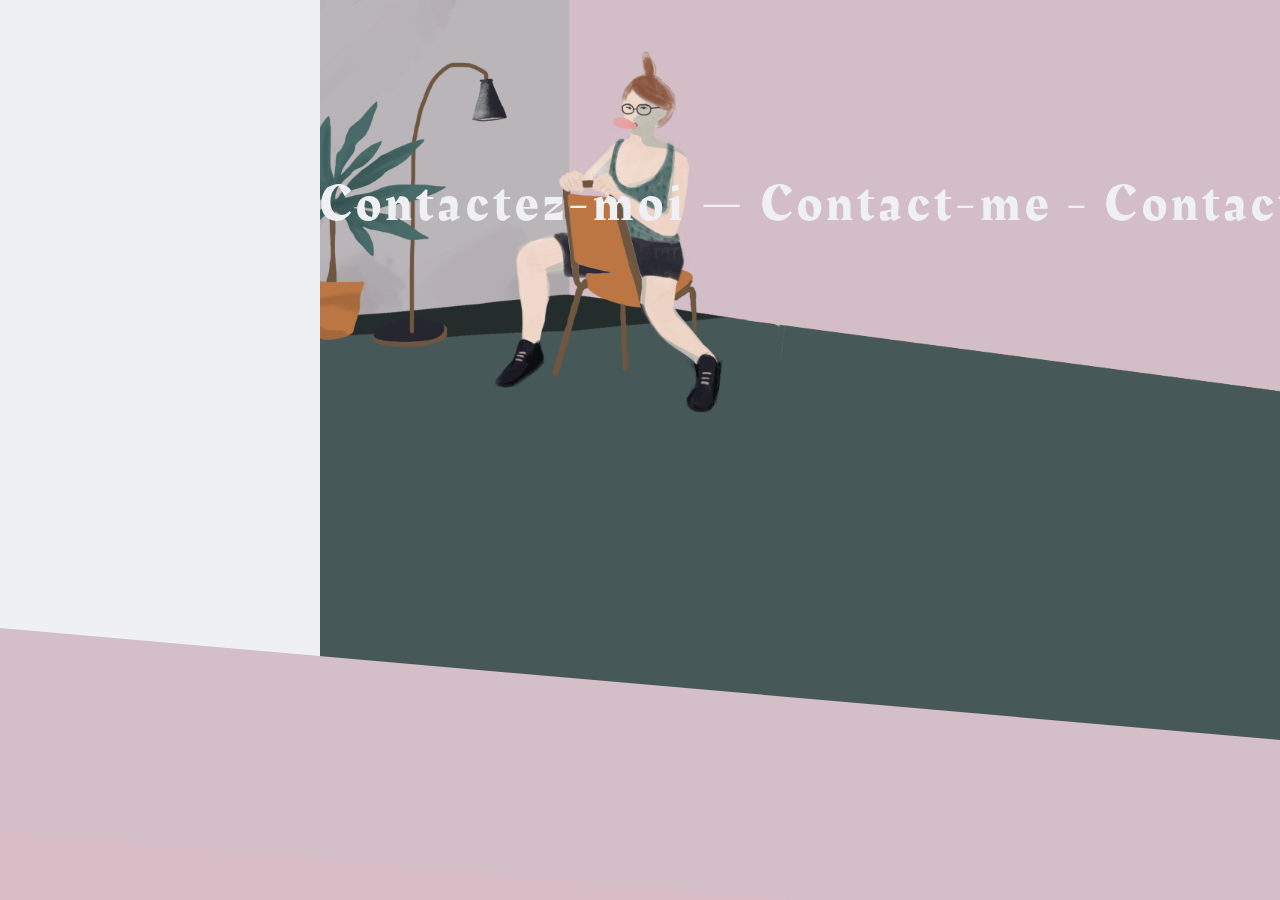
==== commit 5fd612c1: "layoutsimplified to animate it on scroll" ====
--- a/public/about.html
+++ b/public/about.html
@@ -44,13 +44,16 @@
         <div class="content">
             <header>
             </header>
-            <section id="" class="film-ratio flex-row angle-black">
+            <section id="" class="film-ratio flex-row angle-container bckg-pink">
+                <div class="angle-pink"></div>
+            </section>
+            <!--section id="" class="film-ratio flex-row angle-black">
                 <div class="column bckg-grey side-column">
                 </div>
                 <div class="column bckg-vert">
                 </div>
-            </section>
-            <section id="" class="flex-row medium-height">
+            </section-->
+            <section id="" class="flex-row full-height">
                 <div class="column bckg-grey side-column">
                     <div class="logo_container">
                         <div class="sub-column logo appear">
@@ -245,9 +248,8 @@
                     </div>
                 </div>
             </section>
-            <section id="" class="film-ratio flex-row background middle-height bckg-pink">
-            </section>
-            <section id="formation" class="flex-row bckg-darker-grey">
+
+            <!--section id="formation" class="flex-row bckg-darker-grey">
                 <div class="angle-grey"></div>
                 <div class="medium-column-right">
                     <div class="three-column">
@@ -294,7 +296,7 @@
                     </div>
                 </div>
 
-            </section>
+            </section-->
         </div>
         <!-- Scripts
         ======================================== -->
--- a/public/css/style.css
+++ b/public/css/style.css
@@ -104,15 +104,18 @@
     position: relative;
     width: 100%;
     height: 100vh;
+    overflow: hidden;
 }
 header {
 
 }
+/*
 section {
     position: relative;
     top: 0px;
     left: 0px;
 }
+*/
 .film-ratio {
     height:56.25%;
 }
@@ -216,25 +219,32 @@
     height: 105%;
 }
 */
+.img-about-container {
+    height: 100%;
+    position: absolute;
+    top: 0;
+    left: 0;
+    width: 100%;
+    overflow: hidden;
+    text-align: left;
+}
+.img-about {
+    position: relative;
+    top: 0;
+    height: 90%;
+    width: auto;
+}
 .socials{
-    height: 8%;
-    position: absolute;
-    bottom: 0;
+    height: 7%;
+    position: relative;
+    top: 35%;
     left: 10%;
     width: 50%;
     /*text-align: left;*/
     display: flex;
     align-items: flex-start;
 }
-.img-about-container {
-    height: 80%;
-    position: absolute;
-    top: 0;
-    left: 0;
-    width: 100%;
-    overflow: hidden;
-    text-align: left;
-}
+
 .svg-img {
     height:100%;
     transform: scale(1);
@@ -256,12 +266,6 @@
     */
     fill: #d8bdc7;
 }
-.img-about {
-    position: relative;
-    top: 0;
-    height: 100%;
-}
-}
 .image-container {
     width: 100%;
     height: 100%;
@@ -289,7 +293,7 @@
     position: relative;
     display: block;
     width: 100%;
-    height: 45%;
+    height: 25%;
     top: 0;
 }
 
@@ -352,7 +356,7 @@
     opacity: .012;
 }*/
 .logo_container{
-    height: 45%;
+    height: 25%;
     width: 100%;
     display: flex;
     align-items: flex-end;
@@ -387,17 +391,24 @@
     -ms-transform: skewY(5deg);
     transform: skewY(5deg);
 }
-.angle-grey {
-    position: absolute;
-    top: -60px;
+.angle-container {
+    bottom: 0;
+    position: absolute;
+    height: 15%;
+    width: 100%;
+        z-index: 10;
+}
+.angle-pink {
+    position: relative;
+    top: -35%;
     left: 0;
     width: 100%;
-    height: 150px;
+    height: 150%;
     content: '';
     -webkit-transform: skewY(5deg);
     -ms-transform: skewY(5deg);
     transform: skewY(5deg);
-    background-color: #bbb5b9;
+    background-color: #d4bec7;
 }
 .text-angle {
     position: relative;
@@ -420,6 +431,9 @@
 }
 .medium-height {
     height: 75%;
+}
+.full-height {
+    height: 100%;
 }
 .background {
     z-index: -1;
@@ -450,26 +464,26 @@
         align-items: stretch;
     }
     .angle-black {
-    height: 60%;
+    height: 100%;
+    }
+    .angle-container {
+    height: 10%;
     }
     .flex-row .side-column {
-        width: 100%;
-        height: 30%;
+        display: none;
     }
     .logo_container {
         height: 70%;
     }
     .medium-height {
-        height: 35%;
+        height: 75%;
     }
     .marquee {
         /* reset our marquee back to his default position */
         font-size: 2em;
         position: relative;
     }
-    .img-about-container {
-    display: none;
-    }
+
     .about-slidetext-container {
         display: flex;
         align-items: center;
@@ -477,13 +491,17 @@
         height: 50%;
     }
     .socials {
-        height: 25%;
+        height: 20%;
         width: 100%;
+        justify-content: center;
+        align-items: center;
         left: 0;
+        top: 10%;
     }
     .icon {
-        margin-left: 30px;
-        margin-right: 0;
+        margin-left: 15px;
+        margin-right: 15px;
+        height: 35%;
     }
     .middle-height{
         height: 25%;
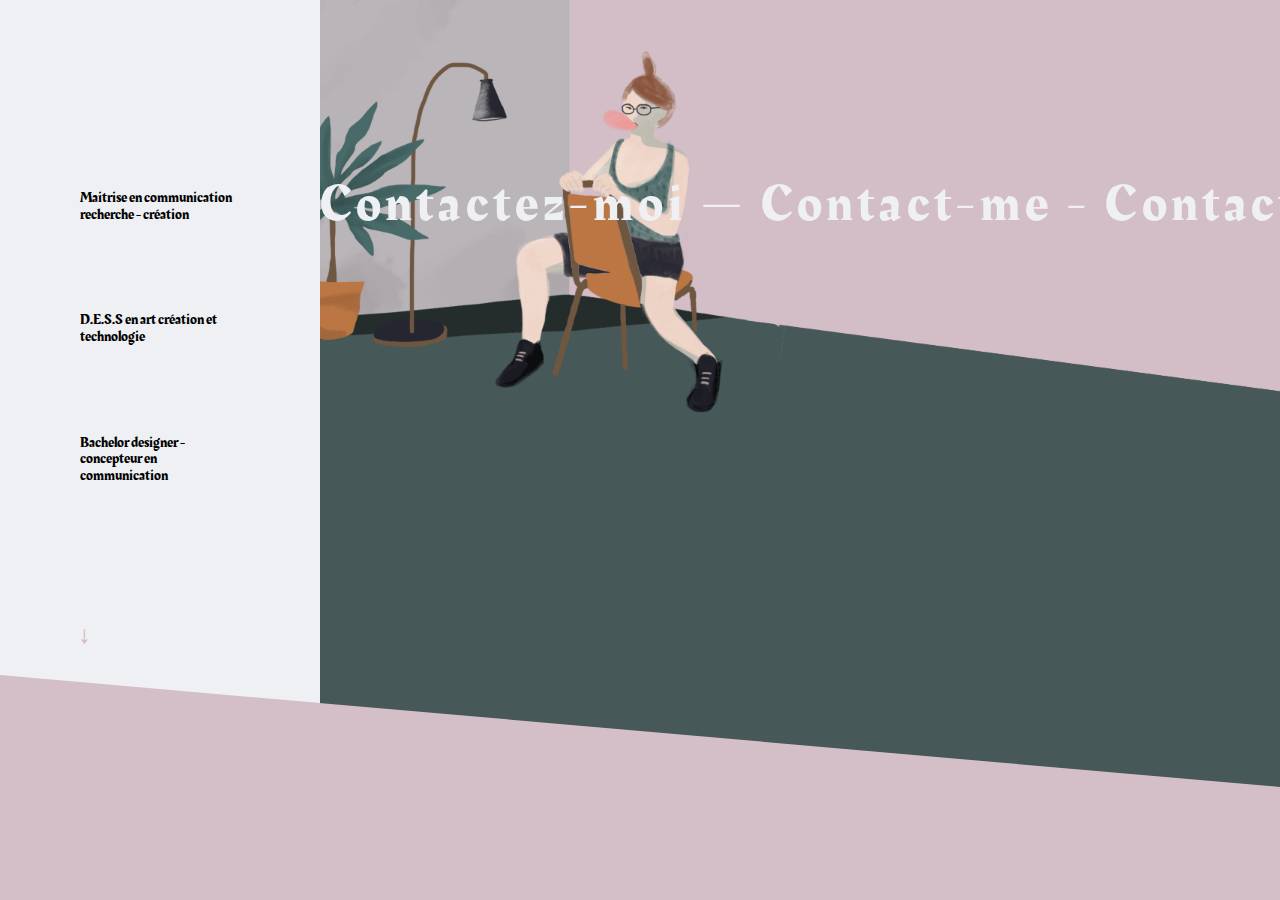
==== commit a44b7762: "scroll in left section" ====
--- a/public/about.html
+++ b/public/about.html
@@ -44,8 +44,10 @@
         <div class="content">
             <header>
             </header>
-            <section id="" class="film-ratio flex-row angle-container bckg-pink">
-                <div class="angle-pink"></div>
+            <section id="" class="section-angle">
+                <div class="angle-container">
+                    <div class="angle-pink"></div>
+                </div>
             </section>
             <!--section id="" class="film-ratio flex-row angle-black">
                 <div class="column bckg-grey side-column">
@@ -55,7 +57,71 @@
             </section-->
             <section id="" class="flex-row full-height">
                 <div class="column bckg-grey side-column">
-                    <div class="logo_container">
+                    <div class="medium-column-right">
+                        <div class="three-column" id="formation">
+                            <div class="sub-column-text">
+                                <h3>
+                                    Maitrise en communication recherche - création</br>
+                                </h3>
+                                <h3>
+                                    D.E.S.S en art création et technologie </br>
+                                </h3>
+                                <h3>
+                                    Bachelor designer - concepteur en communication
+                                </h3>
+                            </div>
+                            <div class="arrow-container">
+                                <div class=" scroll-to">
+                                    <a class="js-scroll" href="#experience">
+                                        ↓
+                                    </a>
+                                </div>
+                            </div>
+                        </div>
+                        <div class="three-column" id="experience">
+                            <div class="sub-column-text">
+                                <h3>
+                                    Maitrise en communication recherche - création</br>
+                                </h3>
+                                <h3>
+                                    D.E.S.S en art création et technologie </br>
+                                </h3>
+                                <h3>
+                                    Bachelor designer - concepteur en communication
+                                </h3>
+                            </div>
+                            <div class="arrow-container">
+                                <div class="scroll-to">
+                                    <a class="js-scroll" href="#other">
+                                        ↓
+                                    </a>
+                                </div>
+                            </div>
+                        </div>
+                        <div class="three-column" id="other">
+                            <div class="sub-column-text">
+                                <h3>
+                                    Maitrise en communication recherche - création</br>
+                                </h3>
+                                <h3>
+                                    D.E.S.S en art création et technologie </br>
+                                </h3>
+                                <h3>
+                                    Bachelor designer - concepteur en communication
+                                </h3>
+                            </div>
+                            <div class="arrow-container">
+                                <div class="scroll-top">
+                                    <a class="js-scroll button" href="#formation">
+                                        <p><span>↑</span> Back to top</p>
+                                    </a>
+                                </div>
+
+                            </div>
+
+                        </div>
+                    </div>
+                    <!--div class="logo_container">
                         <div class="sub-column logo appear">
                             <div class="img-logo back">
                                 <svg version="1.1" class="img-logo" id="" xmlns="http://www.w3.org/2000/svg" xmlns:xlink="http://www.w3.org/1999/xlink" x="0px" y="0px"
@@ -82,29 +148,6 @@
                                 			265.4,306 372.6,306 343,271.6 343,132.2 		"/>
                                 	</g>
                                 </svg>
-                                <!--svg version="1.1" class="img-logo" id="" xmlns="http://www.w3.org/2000/svg" xmlns:xlink="http://www.w3.org/1999/xlink" x="0px" y="0px"
-                                viewBox="0 0 342.7 485" style="enable-background:new 0 0 342.7 485;" xml:space="preserve">
-                                    <defs>
-                                    <linearGradient id="svg-pink-grad">
-                                                  <stop offset="0%" stop-color="#bbcad2" />
-                                                  <stop offset="33%" stop-color="#ff6b67" />
-                                                  <stop offset="100%" stop-color="#8c6371" />
-                                    </linearGradient>
-                                    <linearGradient id="svg-grey-grad">
-                                                  <stop offset="0%" stop-color="#ff6b67" />
-                                                  <stop offset="66%" stop-color="#8c6371" />
-                                                  <stop offset="100%" stop-color="#606060" />
-                                    </linearGradient>
-                                    </defs>
-                                    <g>
-                                        <path  class="svg pink-gradient" d="M152.1,141.3V201H0v-10.5l14.7-0.3V10.8L0,10.5V0h97.2v10.5l-32.7,0.3v178.8c25-8.8,50.1-19.8,75.3-33l0.6-15L152.1,141.3z
-                                        "/>
-                                        <path  class="svg pink-gradient" d="M152.1,425.3V485H0v-10.5l14.7-0.3V294.8L0,294.5V284h97.2v10.5l-32.7,0.3v178.8c25-8.8,50.1-19.8,75.3-33l0.6-15
-                                        L152.1,425.3z"/>
-                                        <path  class="svg grey-gradient" d="M342.7,284v58.2l-11.7-0.3l-0.6-15c-20.6-14.8-37.7-25.7-51.3-32.7v180l23.7,0.3V485h-97.2v-10.5l23.7-0.3v-180
-                                        c-13.6,7-30.7,17.9-51.3,32.7l-0.6,15l-11.7,0.3V284H342.7z"/>
-                                    </g>
-                                </svg-->
                             </div>
                             <div class="img-logo front">
                                 <svg version="1.1" class="img-logo svg vert" id="" xmlns="http://www.w3.org/2000/svg" xmlns:xlink="http://www.w3.org/1999/xlink" x="0px" y="0px"
@@ -119,24 +162,9 @@
                                 			265.4,306 372.6,306 343,271.6 343,132.2 		"/>
                                 	</g>
                                 </svg>
-                                <!--svg version="1.1" class="img-logo" id="" xmlns="http://www.w3.org/2000/svg" xmlns:xlink="http://www.w3.org/1999/xlink" x="0px" y="0px"
-                                viewBox="0 0 342.7 485" style="enable-background:new 0 0 342.7 485;" xml:space="preserve">
-                                    <g>
-                                        <path d="M152.1,141.3V201H0v-10.5l14.7-0.3V10.8L0,10.5V0h97.2v10.5l-32.7,0.3v178.8c25-8.8,50.1-19.8,75.3-33l0.6-15L152.1,141.3z
-                                        "/>
-                                        <path d="M152.1,425.3V485H0v-10.5l14.7-0.3V294.8L0,294.5V284h97.2v10.5l-32.7,0.3v178.8c25-8.8,50.1-19.8,75.3-33l0.6-15
-                                        L152.1,425.3z"/>
-                                        <path d="M342.7,284v58.2l-11.7-0.3l-0.6-15c-20.6-14.8-37.7-25.7-51.3-32.7v180l23.7,0.3V485h-97.2v-10.5l23.7-0.3v-180
-                                        c-13.6,7-30.7,17.9-51.3,32.7l-0.6,15l-11.7,0.3V284H342.7z"/>
-                                    </g>
-                                </svg-->
-
-                                <!--a href="">
-                                    <img class="img-logo" src="img/logo.svg" alt="">
-                                </a-->
-                            </div>
-                        </div>
-                    </div>
+                            </div>
+                        </div>
+                    </div-->
                 </div>
                 <div class="column bckg-vert">
                     <div class="img-about-container">
--- a/public/css/style.css
+++ b/public/css/style.css
@@ -78,10 +78,10 @@
     font-size: 1.4em;
 }
 h3 {
-    font-size: 1.2em;
+    font-size: 1em;
     font-weight: 400;
-    margin-bottom: 8%;
     line-height: 1.2em;
+    font-family: rakkas;
 }
 a:link {
     text-decoration: none;
@@ -104,7 +104,6 @@
     position: relative;
     width: 100%;
     height: 100vh;
-    overflow: hidden;
 }
 header {
 
@@ -127,11 +126,6 @@
     display: flex;
     align-items: center;
 }
-#formation{
-    justify-content: flex-end;
-    align-items: center;
-    height: 50%;
-}
 .flex-row > div {
         flex: 1;
 }
@@ -144,6 +138,7 @@
 .flex-row .side-column {
     width: 25%;
     flex: unset;
+    height: 100%;
 }
 .layout-columns {
     display: block;
@@ -162,20 +157,91 @@
     width: 50%;
     top: 0;
 }
-.layout-columns .three-column {
-    display: inline-block;
-    position: relative;
-    width: 33%;
+.three-column {
+    height: 100%;
+width: 100%;
+position: relative;
+display: flex;
+display: flex;
+flex-flow: column nowrap;
+flex: 1 0 auto;
+align-items: center;
+/* top: 0; */
+}
+.three-column:nth-of-type(2){
+    background-color: #eef0f3;
+}
+.three-column:nth-of-type(3){
+    background-color: #eef0f3;
+}
+.arrow-container {
+    position: absolute;
+    bottom: 0;
+    width: 100%;
+    height: 50px;
+}
+.scroll-to{
+    width: 50%;
+    /*
+    height: 35%;
+    color: #455857;
+    */
+    display: flex;
+    font-size: 1.5em;
+    justify-content: flex-start;
+    position: relative;
+    margin: auto;
+    top:0;
+    transition: top 0.5s;
+}
+.scroll-to:hover{
+    color: #000;
+    top:20%;
+}
+.scroll-top {
+    width: 50%;
+    height: 100%;
+    display: flex;
+    color: #455857;
+    justify-content: flex-start;
+    position: relative;
+    margin: auto;
     top: 0;
+    transition: top 0.5s;
+}
+.scroll-top:hover {
+    top:-20%;
+}
+.scroll-top span{
+    line-height: 1;
+    font-size: 1.5em;
+    position: relative;
+    bottom: 3px;
+}
+.scroll-top p{
+    font-size: 0.8em;
+}
+.scroll-to a, .scroll-top a{
+    color: #d8bdc7;
+}
+.scroll-to a:hover, .scroll-top a:hover{
+    text-decoration: none;
+    color: #455857;
 }
 .layout-columns .small-column-left {
     width: 25%;
 }
 .medium-column-right {
-    width: 75%;
-    display: flex;
-    align-items: center;
-    position: absolute;
+    width: 100%;
+height: 75%;
+display: flex;
+flex-flow: column nowrap;
+/* align-items: center; */
+/* flex-grow: 1; */
+/* justify-content: center; */
+/* position: absolute; */
+/* top: 0; */
+overflow: scroll;
 }
 .sub-column {
     width: 50%;
@@ -184,9 +250,13 @@
 }
 .sub-column-text {
     position: relative;
-    width: 75%;
+    height: 70%;
+    width: 50%;
     text-align: left;
     margin: auto;
+    display: flex;
+    flex-flow: column nowrap;
+    justify-content: space-evenly;
 }
 .center-height {
     position: relative;
@@ -391,23 +461,31 @@
     -ms-transform: skewY(5deg);
     transform: skewY(5deg);
 }
+.section-angle {
+    position: absolute;
+    height: 25%;
+    width: 100%;
+    bottom: 0;
+    overflow: hidden;
+}
 .angle-container {
     bottom: 0;
     position: absolute;
-    height: 15%;
-    width: 100%;
-        z-index: 10;
+    height: 100%;
+    width: 100%;
+    z-index: 10;
 }
 .angle-pink {
     position: relative;
-    top: -35%;
+    top: 0;
     left: 0;
     width: 100%;
-    height: 150%;
+    height: 100%;
     content: '';
     -webkit-transform: skewY(5deg);
     -ms-transform: skewY(5deg);
     transform: skewY(5deg);
+    transform-origin: 0;
     background-color: #d4bec7;
 }
 .text-angle {
@@ -466,8 +544,8 @@
     .angle-black {
     height: 100%;
     }
-    .angle-container {
-    height: 10%;
+    .section-angle {
+    height: 20%;
     }
     .flex-row .side-column {
         display: none;
@@ -510,9 +588,11 @@
         height: auto;
     }
     .medium-column-right {
+        width: 100%;
+        height: 100%;
+        display: flex;
         flex-flow: column;
-        position: relative;
-        width: 90%;
+        align-items: center;
     }
     .sub-column-text {
     width: 100%;
